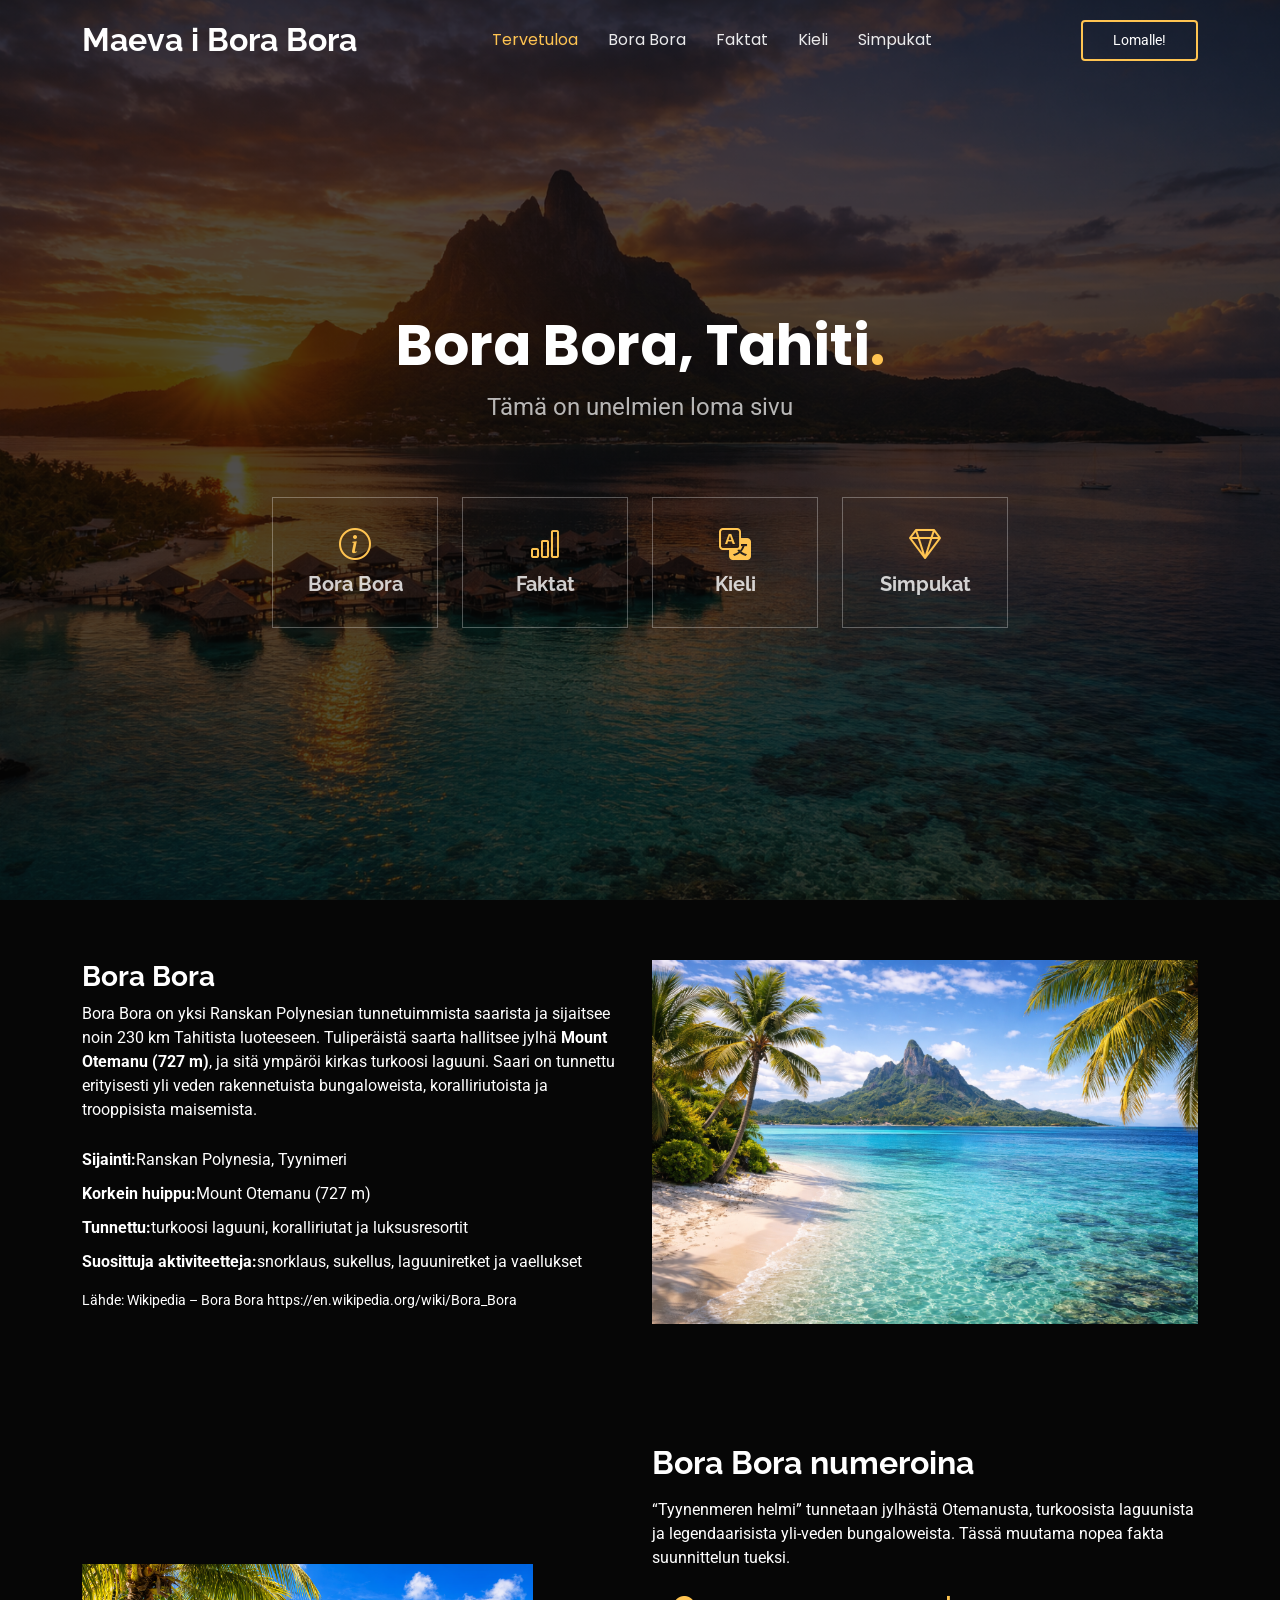
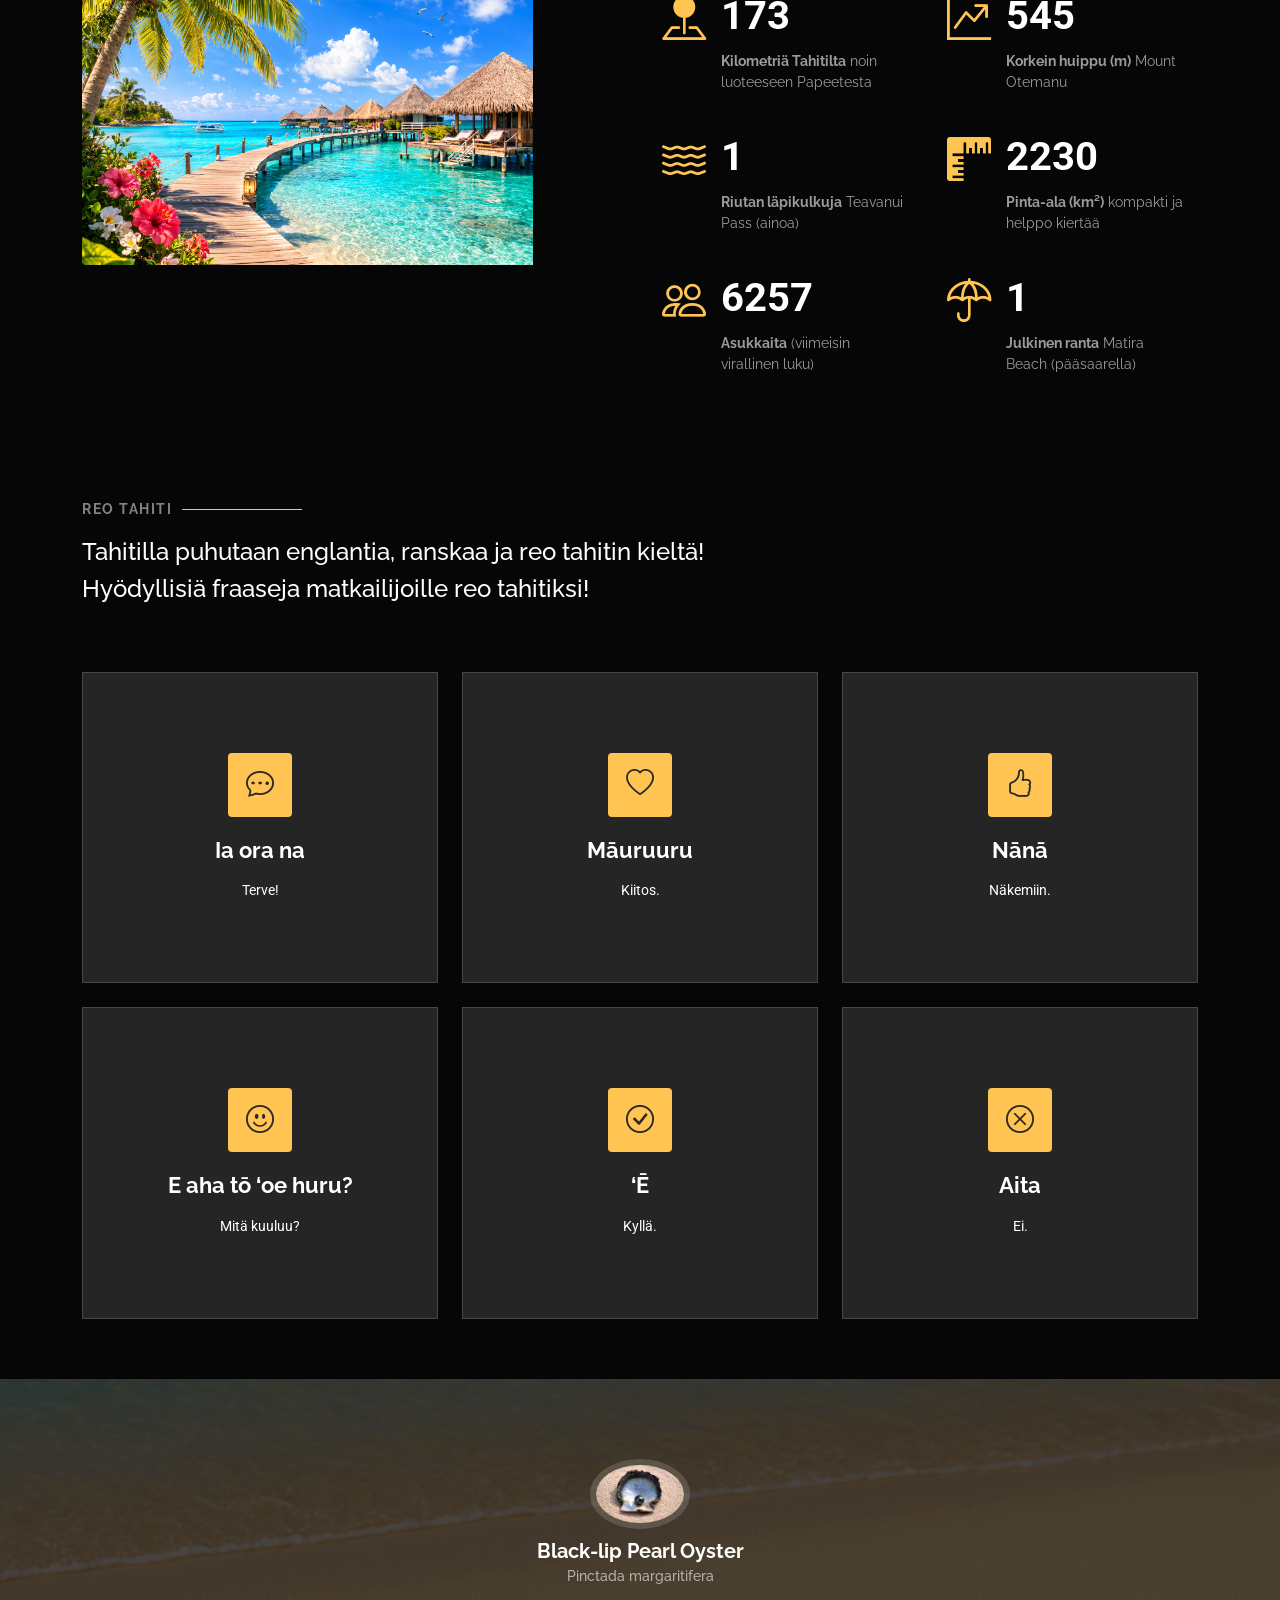
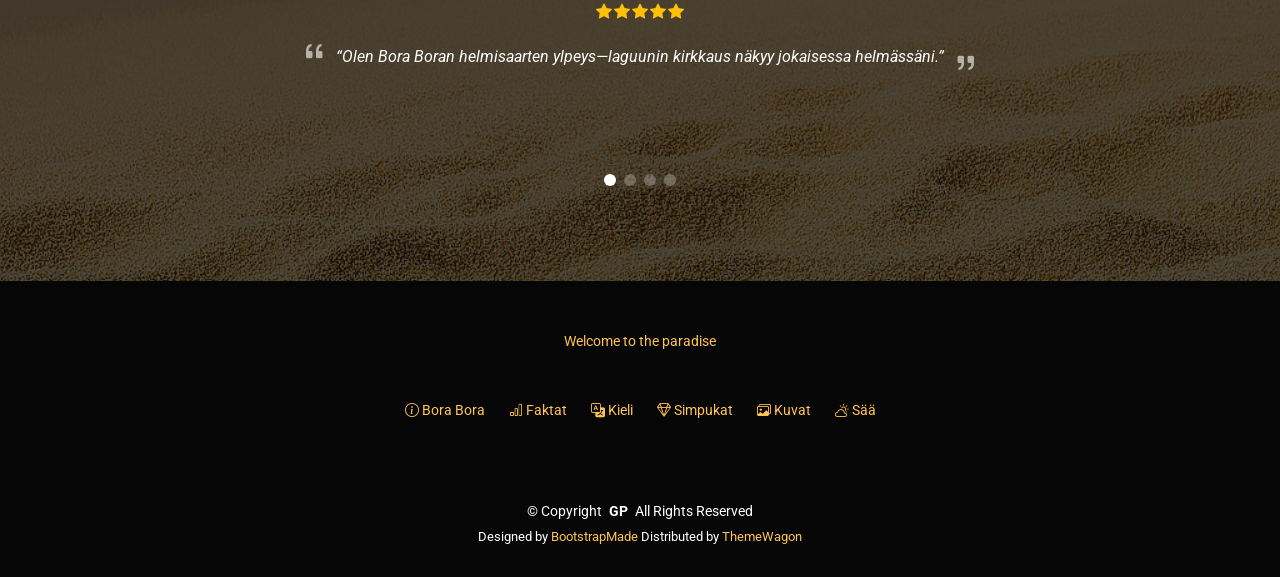
==== index.html @ 6be1d467 "Update index.html" ====
<!DOCTYPE html>
<html lang="en">

<head>
  <!-- Ääkköset ja erikoismerkit -->
  <meta charset="utf-8">

  <!-- Responsiivinen skaalautuminen mobiililaitteilla -->
  <meta content="width=device-width, initial-scale=1.0" name="viewport">

  <!-- Sivun otsikko -->
  <title>My Dream Vacation</title>

  <!-- Sivun kuvaus -->
  <meta name="description" content="">

  <!-- Sivun avainsanat -->
  <meta name="keywords" content="">

  <!-- Sivuston favicon-kuvake selaimen välilehdelle -->
  <link href="assets/img/favicon.png" rel="icon">

  <!-- Apple-laitteiden oma kuvake -->
  <link href="assets/img/apple-touch-icon.png" rel="apple-touch-icon">

  <!-- Esiyhdistetään Google Fonts -palveluun, jotta fontit latautuvat nopeammin -->
  <link href="https://fonts.googleapis.com" rel="preconnect">

  <!-- Esiyhdistetään fonttitiedosto palvelimeen -->
  <link href="https://fonts.gstatic.com" rel="preconnect" crossorigin>

  <!-- Ladataan sivulla käytettävät fontit -->
  <link href="https://fonts.googleapis.com/css2?family=Roboto:ital,wght@0,100;0,300;0,400;0,500;0,700;0,900;1,100;1,300;1,400;1,500;1,700;1,900&family=Poppins:ital,wght@0,100;0,200;0,300;0,400;0,500;0,600;0,700;0,800;0,900;1,100;1,200;1,300;1,400;1,500;1,600;1,700;1,800;1,900&family=Raleway:ital,wght@0,100;0,200;0,300;0,400;0,500;0,600;0,700;0,800;0,900;1,100;1,200;1,300;1,400;1,500;1,600;1,700;1,800;1,900&display=swap" rel="stylesheet">

  <!-- Ladataan Bootstrapin ja muiden kirjastojen tyylit -->
  <link href="assets/vendor/bootstrap/css/bootstrap.min.css" rel="stylesheet">
  <link href="assets/vendor/bootstrap-icons/bootstrap-icons.css" rel="stylesheet">
  <link href="assets/vendor/aos/aos.css" rel="stylesheet">
  <link href="assets/vendor/swiper/swiper-bundle.min.css" rel="stylesheet">
  <link href="assets/vendor/glightbox/css/glightbox.min.css" rel="stylesheet">

  <!-- Ladataan sivun oma päätyyli -->
  <link href="assets/css/main.css" rel="stylesheet">

  <!-- Templaten lähdetiedot ja lisenssitiedot -->
  <!-- =======================================================
  * Template Name: Gp
  * Template URL: https://bootstrapmade.com/gp-free-multipurpose-html-bootstrap-template/
  * Updated: Aug 15 2024 with Bootstrap v5.3.3
  * Author: BootstrapMade.com
  * License: https://bootstrapmade.com/license/
  ======================================================== -->
</head>

<!-- Bodyyn on lisätty sivukohtaiset luokat -->
<body class="index-page bg-secondary">

  <!-- Sivun yläreuna header -->
  <header id="header" class="header d-flex align-items-center fixed-top">
    <div class="container-fluid container-xl position-relative d-flex align-items-center justify-content-between">

      <!-- Sivuston logo tai nimi, joka vie takaisin etusivulle -->
      <a href="index.html" class="logo d-flex align-items-center me-auto me-lg-0">
        <!-- Halutessa tähän voisi lisätä kuvallisen logon -->
        <!-- <img src="assets/img/logo.png" alt=""> -->
        <h1 class="sitename">Maeva i Bora Bora</h1>
      </a>

      <!-- Päänavigaatio sivun eri osioihin -->
      <nav id="navmenu" class="navmenu">
        <ul>
          <li>
            <a href="#hero" class="active">Tervetuloa</a>
          </li>

          <li>
            <a href="#about">Bora Bora</a>
          </li>

          <li>
            <a href="#stats">Faktat</a>
          </li>

          <li>
            <a href="#kieli">Kieli</a>
          </li>

          <li>
            <a href="#testimonials">Simpukat</a>
          </li>
        </ul>

        <!-- Hampurilaisvalikko mobiilinäkymää varten -->
        <i class="mobile-nav-toggle d-xl-none bi bi-list"></i>
      </nav>

      <!-- Nappula, joka vie toiselle sivulle -->
      <a class="btn-getstarted" href="Loma_ja_aktiviteetit.html">Lomalle!</a>
    </div>
  </header>

  <!-- Sivun pääsisältö -->
  <main class="main">

    <!-- Hero-osio eli sivun näyttävä aloitusnäkymä -->
    <section id="hero" class="hero section dark-background">

      <!-- Hero-osion taustakuva -->
      <img src="Kuvat/hero-bg.png" alt="" data-aos="fade-in">

      <div class="container">

        <!-- Hero-osion otsikko ja esittelyteksti -->
        <div class="row justify-content-center text-center" data-aos="fade-up" data-aos-delay="100">
          <div class="col-xl-6 col-lg-8">
            <h2>Bora Bora, Tahiti<span>.</span></h2>
            <p>Tämä on unelmien loma sivu</p>
          </div>
        </div>

        <!-- Hero-osion ikonit toimivat pikavalikkona sivun osioihin -->
        <div class="row gy-4 mt-5 justify-content-center" data-aos="fade-up" data-aos-delay="200">

          <!-- Linkki Bora Bora -esittelyyn -->
          <div class="col-xl-2 col-md-4" data-aos="fade-up" data-aos-delay="300">
            <div class="icon-box">
              <i class="bi bi-info-circle"></i>
              <h3>
                <a href="#about">Bora Bora</a>
              </h3>
            </div>
          </div>

          <!-- Linkki faktat-osioon -->
          <div class="col-xl-2 col-md-4" data-aos="fade-up" data-aos-delay="400">
            <div class="icon-box">
              <i class="bi bi-bar-chart"></i>
              <h3>
                <a href="#stats">Faktat</a>
              </h3>
            </div>
          </div>

          <!-- Linkki kieli-osioon -->
          <div class="col-xl-2 col-md-4" data-aos="fade-up" data-aos-delay="500">
            <div class="icon-box">
              <i class="bi bi-translate"></i>
              <h3>
                <a href="#kieli">Kieli</a>
              </h3>
            </div>
          </div>

          <!-- Linkki simpukat-osioon -->
          <div class="col-xl-2 col-md-4" data-aos="fade-up" data-aos-delay="600">
            <div class="icon-box">
              <i class="bi bi-gem"></i>
              <h3>
                <a href="#testimonials">Simpukat</a>
              </h3>
            </div>
          </div>
        </div>

      </div>
    </section>
    <!-- /Hero Section -->

    <!-- About-osio kertoo perustiedot Bora Borasta -->
    <section id="about" class="about section dark-background">

      <div class="container" data-aos="fade-up" data-aos-delay="100">

        <div class="row gy-4">

          <!-- Oikean puolen kuva -->
          <div class="col-lg-6 order-1 order-lg-2">
            <img src="Kuvat/about.png" class="img-fluid w-100" alt="Bora Boran laguuni ja Mount Otemanu">
          </div>

          <!-- Vasemman puolen tekstisisältö -->
          <div class="col-lg-6 order-2 order-lg-1 content">
            <h3>Bora Bora</h3>

            <p>
              Bora Bora on yksi Ranskan Polynesian tunnetuimmista saarista ja sijaitsee noin
              230&nbsp;km Tahitista luoteeseen. Tuliperäistä saarta hallitsee jylhä
              <strong>Mount Otemanu (727 m)</strong>, ja sitä ympäröi kirkas turkoosi laguuni.
              Saari on tunnettu erityisesti yli veden rakennetuista bungaloweista,
              koralliriutoista ja trooppisista maisemista.
            </p>

            <ul>
              <li><strong>Sijainti:</strong> Ranskan Polynesia, Tyynimeri</li>
              <li><strong>Korkein huippu:</strong> Mount Otemanu (727 m)</li>
              <li><strong>Tunnettu:</strong> turkoosi laguuni, koralliriutat ja luksusresortit</li>
              <li><strong>Suosittuja aktiviteetteja:</strong> snorklaus, sukellus, laguuniretket ja vaellukset</li>
            </ul>

            <p class="small">
              Lähde: Wikipedia – Bora Bora https://en.wikipedia.org/wiki/Bora_Bora
            </p>
          </div>

        </div>
      </div>
    </section>
    <!-- /About Section -->

    <!-- Stats-osiossa esitellään Bora Boraa numeroiden avulla -->
    <section id="stats" class="stats section dark-background">

      <div class="container" data-aos="fade-up" data-aos-delay="100">

        <div class="row gy-4 align-items-center justify-content-between">

          <!-- Stats-osion kuva -->
          <div class="col-lg-5">
            <img src="Kuvat/bora-bora-stats.png" alt="Bora Bora – Mount Otemanu ja turkoosi laguuni" class="img-fluid h-100">
          </div>

          <!-- Stats-osion tekstisisältö ja laskurit -->
          <div class="col-lg-6">

            <h3 class="fw-bold fs-2 mb-3">Bora Bora numeroina</h3>

            <p>
              “Tyynenmeren helmi” tunnetaan jylhästä Otemanusta, turkoosista laguunista ja legendaarisista yli‑veden bungaloweista. Tässä muutama nopea fakta suunnittelun tueksi.
            </p>

            <div class="row gy-4">

              <!-- Etäisyys Tahitista -->
              <div class="col-lg-6">
                <div class="stats-item d-flex">
                  <i class="bi bi-pin-map-fill flex-shrink-0"></i>
                  <div>
                    <span
                      data-purecounter-start="0"
                      data-purecounter-end="230"
                      data-purecounter-duration="1"
                      class="purecounter"></span>
                    <p><strong>Kilometriä Tahitilta</strong> <span>noin luoteeseen Papeetesta</span></p>
                  </div>
                </div>
              </div>

              <!-- Korkein huippu -->
              <div class="col-lg-6">
                <div class="stats-item d-flex">
                  <i class="bi bi-graph-up-arrow flex-shrink-0"></i>
                  <div>
                    <span
                      data-purecounter-start="0"
                      data-purecounter-end="727"
                      data-purecounter-duration="1"
                      class="purecounter"></span>
                    <p><strong>Korkein huippu (m)</strong> <span>Mount Otemanu</span></p>
                  </div>
                </div>
              </div>

              <!-- Riutan läpikulkujen määrä -->
              <div class="col-lg-6">
                <div class="stats-item d-flex">
                  <i class="bi bi-water flex-shrink-0"></i>
                  <div>
                    <span
                      data-purecounter-start="0"
                      data-purecounter-end="1"
                      data-purecounter-duration="1"
                      class="purecounter"></span>
                    <p><strong>Riutan läpikulkuja</strong> <span>Teavanui Pass (ainoa)</span></p>
                  </div>
                </div>
              </div>

              <!-- Pinta-ala -->
              <div class="col-lg-6">
                <div class="stats-item d-flex">
                  <i class="bi bi-rulers flex-shrink-0"></i>
                  <div>
                    <span
                      data-purecounter-start="0"
                      data-purecounter-end="30.55"
                      data-purecounter-decimals="2"
                      data-purecounter-duration="1"
                      class="purecounter"></span>
                    <p><strong>Pinta-ala (km²)</strong> <span>kompakti ja helppo kiertää</span></p>
                  </div>
                </div>
              </div>

              <!-- Väkiluku -->
              <div class="col-lg-6">
                <div class="stats-item d-flex">
                  <i class="bi bi-people flex-shrink-0"></i>
                  <div>
                    <span
                      data-purecounter-start="0"
                      data-purecounter-end="10605"
                      data-purecounter-duration="1"
                      class="purecounter"></span>
                    <p><strong>Asukkaita</strong> <span>(viimeisin virallinen luku)</span></p>
                  </div>
                </div>
              </div>

              <!-- Julkinen ranta -->
              <div class="col-lg-6">
                <div class="stats-item d-flex">
                  <i class="bi bi-umbrella flex-shrink-0"></i>
                  <div>
                    <span
                      data-purecounter-start="0"
                      data-purecounter-end="1"
                      data-purecounter-duration="1"
                      class="purecounter"></span>
                    <p><strong>Julkinen ranta</strong> <span>Matira Beach (pääsaarella)</span></p>
                  </div>
                </div>
              </div>

            </div>
          </div>

        </div>
      </div>
    </section>
    <!-- /Stats Section -->

    <!-- Kieli-osiossa esitellään hyödyllisiä reo tahitin fraaseja -->
    <section id="kieli" class="services section dark-background">

      <!-- Osion otsikko -->
      <div class="container section-title" data-aos="fade-up">
        <h2><strong>Reo Tahiti</strong></h2>
        <br>
        <h4>Tahitilla puhutaan englantia, ranskaa ja reo tahitin kieltä!</h4>
        <h4>Hyödyllisiä fraaseja matkailijoille reo tahitiksi!</h4>
      </div>

      <div class="container">

        <div class="row gy-4">

          <!-- Tervehdys -->
          <div class="col-lg-4 col-md-6" data-aos="fade-up" data-aos-delay="100">
            <div class="service-item position-relative">
              <div class="icon">
                <i class="bi bi-chat-dots"></i>
              </div>
              <h3>Ia ora na</h3>
              <p>Terve!</p>
            </div>
          </div>

          <!-- Kiitoksen ilmaus -->
          <div class="col-lg-4 col-md-6" data-aos="fade-up" data-aos-delay="200">
            <div class="service-item position-relative">
              <div class="icon">
                <i class="bi bi-heart"></i>
              </div>
              <h3>Māuruuru</h3>
              <p>Kiitos.</p>
            </div>
          </div>

          <!-- Hyvästely -->
          <div class="col-lg-4 col-md-6" data-aos="fade-up" data-aos-delay="300">
            <div class="service-item position-relative">
              <div class="icon">
                <i class="bi bi-hand-thumbs-up"></i>
              </div>
              <h3>Nānā</h3>
              <p>Näkemiin.</p>
            </div>
          </div>

          <!-- Kysymys kuulumisista -->
          <div class="col-lg-4 col-md-6" data-aos="fade-up" data-aos-delay="400">
            <div class="service-item position-relative">
              <div class="icon">
                <i class="bi bi-emoji-smile"></i>
              </div>
              <h3>E aha tō ‘oe huru?</h3>
              <p>Mitä kuuluu?</p>
            </div>
          </div>

          <!-- Myöntävä vastaus -->
          <div class="col-lg-4 col-md-6" data-aos="fade-up" data-aos-delay="500">
            <div class="service-item position-relative">
              <div class="icon">
                <i class="bi bi-check-circle"></i>
              </div>
              <h3>‘Ē</h3>
              <p>Kyllä.</p>
            </div>
          </div>

          <!-- Kieltävä vastaus -->
          <div class="col-lg-4 col-md-6" data-aos="fade-up" data-aos-delay="600">
            <div class="service-item position-relative">
              <div class="icon">
                <i class="bi bi-x-circle"></i>
              </div>
              <h3>Aita</h3>
              <p>Ei.</p>
            </div>
          </div>

        </div>
      </div>
    </section>
    <!-- /Kieli Section -->

    <!-- Testimonials-osio toimii simpukkakarusellina -->
    <section id="testimonials" class="testimonials section dark-background">

      <!-- Taustakuva testimonials-osiolle -->
      <img src="Kuvat/testimonials-bg.png" class="testimonials-bg" alt="hiekkaranta">

      <div class="container" data-aos="fade-up" data-aos-delay="100">

        <!-- Swiper-karuselli -->
        <div class="swiper init-swiper">

          <!-- Swiperin asetukset JSON-muodossa -->
          <script type="application/json" class="swiper-config">
            {
              "loop": true,
              "speed": 600,
              "autoplay": { "delay": 5000 },
              "slidesPerView": "auto",
              "pagination": { "el": ".swiper-pagination", "type": "bullets", "clickable": true }
            }
          </script>

          <div class="swiper-wrapper">

            <!-- Black-lip pearl oyster -->
            <div class="swiper-slide">
              <div class="testimonial-item">
                <img src="Kuvat/shell-pearl-oyster.png" class="testimonial-img" alt="Black-lip pearl oyster (Pinctada margaritifera)">
                <h3>Black‑lip Pearl Oyster</h3>
                <h4>Pinctada margaritifera</h4>
                <div class="stars">
                  <i class="bi bi-star-fill"></i><i class="bi bi-star-fill"></i><i class="bi bi-star-fill"></i><i class="bi bi-star-fill"></i><i class="bi bi-star-fill"></i>
                </div>
                <p>
                  <i class="bi bi-quote quote-icon-left"></i>
                  <span>
                    “Olen Bora Boran helmisaarten ylpeys—laguunin kirkkaus näkyy jokaisessa helmässäni.”
                  </span>
                  <i class="bi bi-quote quote-icon-right"></i>
                </p>
              </div>
            </div>

            <!-- Maxima-jättiläissimpukka -->
            <div class="swiper-slide">
              <div class="testimonial-item">
                <img src="Kuvat/shell-maxima.png" class="testimonial-img" alt="Small giant clam (Tridacna maxima)">
                <h3>Maxima‑jättiläissimpukka</h3>
                <h4>Tridacna maxima</h4>
                <div class="stars">
                  <i class="bi bi-star-fill"></i><i class="bi bi-star-fill"></i><i class="bi bi-star-fill"></i><i class="bi bi-star-fill"></i><i class="bi bi-star-fill"></i>
                </div>
                <p>
                  <i class="bi bi-quote quote-icon-left"></i>
                  <span>
                    “Kylven auringossa ja leväkumppanini hoitaa energiat—siksi hehkun turkoosissa laguunissa.”
                  </span>
                  <i class="bi bi-quote quote-icon-right"></i>
                </p>
              </div>
            </div>

            <!-- Tiger cowrie -->
            <div class="swiper-slide">
              <div class="testimonial-item">
                <img src="Kuvat/shell-tiger.png" class="testimonial-img" alt="Tiger cowrie (Cypraea tigris)">
                <h3>Tiger Cowrie</h3>
                <h4>Cypraea tigris</h4>
                <div class="stars">
                  <i class="bi bi-star-fill"></i><i class="bi bi-star-fill"></i><i class="bi bi-star-fill"></i><i class="bi bi-star-fill"></i><i class="bi bi-star-fill"></i>
                </div>
                <p>
                  <i class="bi bi-quote quote-icon-left"></i>
                  <span>
                    “Kiiltävä kuin posliini—päivisin piilossa bommien lomassa, öisin ulkona muotinäytöksessä.”
                  </span>
                  <i class="bi bi-quote quote-icon-right"></i>
                </p>
              </div>
            </div>

            <!-- Textile cone -->
            <div class="swiper-slide">
              <div class="testimonial-item">
                <img src="Kuvat/shell-textile.png" class="testimonial-img" alt="Textile cone (Conus textile)">
                <h3>Textile Cone</h3>
                <h4>Conus textile</h4>
                <div class="stars">
                  <i class="bi bi-star-fill"></i><i class="bi bi-star-fill"></i><i class="bi bi-star-fill"></i><i class="bi bi-star-fill"></i><i class="bi bi-star-fill"></i>
                </div>
                <p>
                  <i class="bi bi-quote quote-icon-left"></i>
                  <span>
                    “Kaunis kuviointi—mutta muistathan: minä olen myrkkyneula. Ihaile, älä koske.”
                  </span>
                  <i class="bi bi-quote quote-icon-right"></i>
                </p>
              </div>
            </div>

          </div>

          <!-- Karusellin sivutus -->
          <div class="swiper-pagination"></div>
        </div>

      </div>
    </section>
    <!-- /Testimonials simpukka Section loppu -->

  </main>

  <!-- Sivun alatunniste -->
  <footer id="footer" class="footer dark-background">
    <div class="footer-top">
      <div class="container text-center">
        <a href="index.html" class="logo d-flex align-items-center justify-content-center">
          <span class="sitename">Welcome to the paradise</span>
        </a>

        <!-- Footerin pikavalinnat tärkeimpiin osioihin -->
        <div class="footer-icons d-flex justify-content-center gap-4 flex-wrap mt-5">
          <a href="index.html#about" class="footer-icon">
            <i class="bi bi-info-circle"></i>
            <span>Bora Bora</span>
          </a>

          <a href="index.html#stats" class="footer-icon">
            <i class="bi bi-bar-chart"></i>
            <span>Faktat</span>
          </a>

          <a href="index.html#kieli" class="footer-icon">
            <i class="bi bi-translate"></i>
            <span>Kieli</span>
          </a>

          <a href="index.html#testimonials" class="footer-icon">
            <i class="bi bi-gem"></i>
            <span>Simpukat</span>
          </a>

          <a href="Loma_ja_aktiviteetit.html#portfolio" class="footer-icon">
            <i class="bi bi-images"></i>
            <span>Kuvat</span>
          </a>

          <a href="Loma_ja_aktiviteetit.html#sää" class="footer-icon">
            <i class="bi bi-cloud-sun"></i>
            <span>Sää</span>
          </a>
        </div>
      </div>
    </div>

    <!-- Tekijänoikeus ja templaten kreditit -->
    <div class="copyright">
      <div class="container text-center">
        <p>© <span>Copyright</span> <strong class="px-1 sitename">GP</strong> <span>All Rights Reserved</span></p>
        <div class="credits">
          Designed by <a href="https://bootstrapmade.com/">BootstrapMade</a> Distributed by <a href="https://themewagon.com">ThemeWagon</a>
        </div>
      </div>
    </div>
  </footer>

  <!-- Painike, jolla käyttäjä voi palata sivun yläosaan -->
  <a href="#" id="scroll-top" class="scroll-top d-flex align-items-center justify-content-center">
    <i class="bi bi-arrow-up-short"></i>
  </a>

  <!-- Sivun preloader-animaatio -->
  <div id="preloader"></div>

  <!-- Ladataan Bootstrapin ja muiden lisäkirjastojen JavaScript-tiedostot -->
  <script src="assets/vendor/bootstrap/js/bootstrap.bundle.min.js"></script>
  <script src="assets/vendor/php-email-form/validate.js"></script>
  <script src="assets/vendor/aos/aos.js"></script>
  <script src="assets/vendor/swiper/swiper-bundle.min.js"></script>
  <script src="assets/vendor/glightbox/js/glightbox.min.js"></script>
  <script src="assets/vendor/imagesloaded/imagesloaded.pkgd.min.js"></script>
  <script src="assets/vendor/isotope-layout/isotope.pkgd.min.js"></script>
  <script src="assets/vendor/purecounter/purecounter_vanilla.js"></script>

  <!-- Ladataan sivun oma JavaScript-tiedosto -->
  <script src="assets/js/main.js"></script>

</body>

</html>
---- assets/css/main.css ----
/**
* Template Name: Gp
* Template URL: https://bootstrapmade.com/gp-free-multipurpose-html-bootstrap-template/
* Updated: Aug 15 2024 with Bootstrap v5.3.3
* Author: BootstrapMade.com
* License: https://bootstrapmade.com/license/
*/

/*--------------------------------------------------------------
# Font & Color Variables
# Help: https://bootstrapmade.com/color-system/
--------------------------------------------------------------*/
/* Fonts */
:root {
  --default-font: "Roboto",  system-ui, -apple-system, "Segoe UI", Roboto, "Helvetica Neue", Arial, "Noto Sans", "Liberation Sans", sans-serif, "Apple Color Emoji", "Segoe UI Emoji", "Segoe UI Symbol", "Noto Color Emoji";
  --heading-font: "Raleway",  sans-serif;
  --nav-font: "Poppins",  sans-serif;
}

/* Global Colors - The following color variables are used throughout the website. Updating them here will change the color scheme of the entire website */
:root { 
  --background-color: #ffffff; /* Background color for the entire website, including individual sections */
  --default-color: #444444; /* Default color used for the majority of the text content across the entire website */
  --heading-color: #151515; /* Color for headings, subheadings and title throughout the website */
  --accent-color: #ffc451; /* Accent color that represents your brand on the website. It's used for buttons, links, and other elements that need to stand out */
  --surface-color: #ffffff; /* The surface color is used as a background of boxed elements within sections, such as cards, icon boxes, or other elements that require a visual separation from the global background. */
  --contrast-color: #312f2f; /* Contrast color for text, ensuring readability against backgrounds of accent, heading, or default colors. */
}

/* Nav Menu Colors - The following color variables are used specifically for the navigation menu. They are separate from the global colors to allow for more customization options */
:root {
  --nav-color: rgba(255, 255, 255, 0.905);  /* The default color of the main navmenu links */
  --nav-hover-color: #ffc451; /* Applied to main navmenu links when they are hovered over or active */
  --nav-mobile-background-color: #ffffff; /* Used as the background color for mobile navigation menu */
  --nav-dropdown-background-color: #ffffff; /* Used as the background color for dropdown items that appear when hovering over primary navigation items */
  --nav-dropdown-color: #212529; /* Used for navigation links of the dropdown items in the navigation menu. */
  --nav-dropdown-hover-color: #ffc451; /* Similar to --nav-hover-color, this color is applied to dropdown navigation links when they are hovered over. */
}

/* Color Presets - These classes override global colors when applied to any section or element, providing reuse of the sam color scheme. */

.light-background {
  --background-color: #f9f9f9;
  --surface-color: #ffffff;
}

.dark-background {
  --background-color: #060606;
  --default-color: #ffffff;
  --heading-color: #ffffff;
  --surface-color: #252525;
  --contrast-color: #2a2727;
}

/* Smooth scroll */
:root {
  scroll-behavior: smooth;
}

/*--------------------------------------------------------------
# General Styling & Shared Classes
--------------------------------------------------------------*/
body {
  color: var(--default-color);
  background-color: var(--background-color);
  font-family: var(--default-font);
}

a {
  color: var(--accent-color);
  text-decoration: none;
  transition: 0.3s;
}

a:hover {
  color: color-mix(in srgb, var(--accent-color), transparent 25%);
  text-decoration: none;
}

h1,
h2,
h3,
h4,
h5,
h6 {
  color: var(--heading-color);
  font-family: var(--heading-font);
}

/* PHP Email Form Messages
------------------------------*/
.php-email-form .error-message {
  display: none;
  background: #df1529;
  color: #ffffff;
  text-align: left;
  padding: 15px;
  margin-bottom: 24px;
  font-weight: 600;
}

.php-email-form .sent-message {
  display: none;
  color: #ffffff;
  background: #059652;
  text-align: center;
  padding: 15px;
  margin-bottom: 24px;
  font-weight: 600;
}

.php-email-form .loading {
  display: none;
  background: var(--surface-color);
  text-align: center;
  padding: 15px;
  margin-bottom: 24px;
}

.php-email-form .loading:before {
  content: "";
  display: inline-block;
  border-radius: 50%;
  width: 24px;
  height: 24px;
  margin: 0 10px -6px 0;
  border: 3px solid var(--accent-color);
  border-top-color: var(--surface-color);
  animation: php-email-form-loading 1s linear infinite;
}

@keyframes php-email-form-loading {
  0% {
    transform: rotate(0deg);
  }

  100% {
    transform: rotate(360deg);
  }
}

/*--------------------------------------------------------------
# Global Header
--------------------------------------------------------------*/
.header {
  --background-color: rgba(0, 0, 0, 0.8);
  --heading-color: #ffffff;
  --contrast-color: #ffffff;
  color: var(--default-color);
  background-color: var(--background-color);
  padding: 10px 0;
  transition: all 0.5s;
  z-index: 997;
}

.header .logo {
  line-height: 1;
}

.header .logo img {
  max-height: 36px;
  margin-right: 8px;
}

.header .logo h1 {
  font-size: 32px;
  margin: 0;
  font-weight: 700;
  color: var(--heading-color);
}

.header .logo span {
  color: var(--accent-color);
  font-size: 32px;
}

.header .btn-getstarted,
.header .btn-getstarted:focus {
  color: var(--contrast-color);
  font-size: 14px;
  padding: 8px 30px;
  margin: 0 0 0 30px;
  border-radius: 4px;
  transition: 0.3s;
  border: 2px solid var(--accent-color);
}

.header .btn-getstarted:hover,
.header .btn-getstarted:focus:hover {
  color: var(--default-color);
  background: var(--accent-color);
}

@media (max-width: 1200px) {
  .header .logo {
    order: 1;
  }

  .header .btn-getstarted {
    order: 2;
    margin: 0 15px 0 0;
    padding: 6px 15px;
  }

  .header .navmenu {
    order: 3;
  }
}

.scrolled .header {
  box-shadow: 0px 0 18px rgba(0, 0, 0, 0.1);
}

/* Index Page Header
------------------------------*/
.index-page .header {
  --background-color: rgba(0, 0, 0, 0);
}

/* Index Page Header on Scroll
------------------------------*/
.index-page.scrolled .header {
  --background-color: rgba(0, 0, 0, 0.8);
}

/*--------------------------------------------------------------
# Navigation Menu
--------------------------------------------------------------*/
/* Navmenu - Desktop */
@media (min-width: 1200px) {
  .navmenu {
    padding: 0;
  }

  .navmenu ul {
    margin: 0;
    padding: 0;
    display: flex;
    list-style: none;
    align-items: center;
  }

  .navmenu li {
    position: relative;
  }

  .navmenu a,
  .navmenu a:focus {
    color: var(--nav-color);
    padding: 18px 15px;
    font-size: 16px;
    font-family: var(--nav-font);
    font-weight: 400;
    display: flex;
    align-items: center;
    justify-content: space-between;
    white-space: nowrap;
    transition: 0.3s;
  }

  .navmenu a i,
  .navmenu a:focus i {
    font-size: 12px;
    line-height: 0;
    margin-left: 5px;
    transition: 0.3s;
  }

  .navmenu li:last-child a {
    padding-right: 0;
  }

  .navmenu li:hover>a,
  .navmenu .active,
  .navmenu .active:focus {
    color: var(--nav-hover-color);
  }

  .navmenu .dropdown ul {
    margin: 0;
    padding: 10px 0;
    background: var(--nav-dropdown-background-color);
    display: block;
    position: absolute;
    visibility: hidden;
    left: 14px;
    top: 130%;
    opacity: 0;
    transition: 0.3s;
    border-radius: 0;
    z-index: 99;
    box-shadow: 0px 0px 30px rgba(0, 0, 0, 0.1);
  }

  .navmenu .dropdown ul li {
    min-width: 200px;
  }

  .navmenu .dropdown ul a {
    padding: 10px 20px;
    font-size: 15px;
    text-transform: none;
    color: var(--nav-dropdown-color);
  }

  .navmenu .dropdown ul a i {
    font-size: 12px;
  }

  .navmenu .dropdown ul a:hover,
  .navmenu .dropdown ul .active:hover,
  .navmenu .dropdown ul li:hover>a {
    background-color: var(--nav-dropdown-hover-color);
  }

  .navmenu .dropdown:hover>ul {
    opacity: 1;
    top: 100%;
    visibility: visible;
  }

  .navmenu .dropdown .dropdown ul {
    top: 0;
    left: -90%;
    visibility: hidden;
  }

  .navmenu .dropdown .dropdown:hover>ul {
    opacity: 1;
    top: 0;
    left: -100%;
    visibility: visible;
  }
}

/* Navmenu - Mobile */
@media (max-width: 1199px) {
  .mobile-nav-toggle {
    color: var(--nav-color);
    font-size: 28px;
    line-height: 0;
    margin-right: 10px;
    cursor: pointer;
    transition: color 0.3s;
  }

  .navmenu {
    padding: 0;
    z-index: 9997;
  }

  .navmenu ul {
    display: none;
    list-style: none;
    position: absolute;
    inset: 60px 20px 20px 20px;
    padding: 10px 0;
    margin: 0;
    border-radius: 6px;
    background-color: var(--nav-mobile-background-color);
    overflow-y: auto;
    transition: 0.3s;
    z-index: 9998;
    box-shadow: 0px 0px 30px rgba(0, 0, 0, 0.1);
  }

  .navmenu a,
  .navmenu a:focus {
    color: var(--nav-dropdown-color);
    padding: 10px 20px;
    font-family: var(--nav-font);
    font-size: 17px;
    font-weight: 500;
    display: flex;
    align-items: center;
    justify-content: space-between;
    white-space: nowrap;
    transition: 0.3s;
  }

  .navmenu a i,
  .navmenu a:focus i {
    font-size: 12px;
    line-height: 0;
    margin-left: 5px;
    width: 30px;
    height: 30px;
    display: flex;
    align-items: center;
    justify-content: center;
    border-radius: 50%;
    transition: 0.3s;
    background-color: color-mix(in srgb, var(--accent-color), white 90%);
  }

  .navmenu a i:hover,
  .navmenu a:focus i:hover {
    background-color: color-mix(in srgb, var(--accent-color), white 90%);
  }

  .navmenu a:hover,
  .navmenu .active,
  .navmenu .active:focus {
    background-color: var(--nav-dropdown-hover-color);
  }

  .navmenu .active i,
  .navmenu .active:focus i {
    transform: rotate(180deg);
  }

  .navmenu .dropdown ul {
    position: static;
    display: none;
    z-index: 99;
    padding: 10px 0;
    margin: 10px 20px;
    background-color: var(--nav-dropdown-background-color);
    border: 1px solid color-mix(in srgb, var(--default-color), transparent 90%);
    box-shadow: none;
    transition: all 0.5s ease-in-out;
  }

  .navmenu .dropdown ul ul {
    background-color: rgba(33, 37, 41, 0.1);
  }

  .navmenu .dropdown>.dropdown-active {
    display: block;
    background-color: rgba(33, 37, 41, 0.03);
  }

  .mobile-nav-active {
    overflow: hidden;
  }

  .mobile-nav-active .mobile-nav-toggle {
    color: #fff;
    position: absolute;
    font-size: 32px;
    top: 15px;
    right: 15px;
    margin-right: 0;
    z-index: 9999;
  }

  .mobile-nav-active .navmenu {
    position: fixed;
    overflow: hidden;
    inset: 0;
    background: rgba(33, 37, 41, 0.8);
    transition: 0.3s;
  }

  .mobile-nav-active .navmenu>ul {
    display: block;
  }
}

/*--------------------------------------------------------------
# Global Footer
--------------------------------------------------------------*/
.footer {
  color: var(--default-color);
  background-color: var(--background-color);
  font-size: 14px;
  position: relative;
}

.footer .footer-top {
  padding: 50px 0;
  background-color: color-mix(in srgb, var(--footer-background-color) 90%, white 10%);
}

.footer .footer-about .logo {
  line-height: 1;
  margin-bottom: 10px;
}

.footer .footer-about .logo img {
  max-height: 40px;
  margin-right: 6px;
}

.footer .footer-about .logo span {
  font-size: 26px;
  font-weight: 700;
  letter-spacing: 1px;
  font-family: var(--heading-font);
  color: var(--heading-color);
}

.footer .footer-about p {
  font-size: 14px;
  font-family: var(--heading-font);
}

.footer .social-links a {
  color: color-mix(in srgb, var(--default-color), transparent 30%);
  background-color: color-mix(in srgb, var(--default-color) 5%, white 10%);
  display: flex;
  align-items: center;
  justify-content: center;
  width: 40px;
  height: 40px;
  border-radius: 4px;
  font-size: 16px;
  margin-right: 10px;
  transition: 0.3s;
}

.footer .social-links a:hover {
  color: var(--contrast-color);
  background-color: var(--accent-color);
}

.footer h4 {
  font-size: 16px;
  font-weight: bold;
  position: relative;
  padding-bottom: 12px;
}

.footer .footer-links {
  margin-bottom: 30px;
}

.footer .footer-links ul {
  list-style: none;
  padding: 0;
  margin: 0;
}

.footer .footer-links ul i {
  margin-right: 4px;
  font-size: 12px;
  line-height: 0;
  color: var(--accent-color);
}

.footer .footer-links ul li {
  padding: 10px 0;
  display: flex;
  align-items: center;
}

.footer .footer-links ul li:first-child {
  padding-top: 0;
}

.footer .footer-links ul a {
  color: color-mix(in srgb, var(--default-color), transparent 30%);
  display: inline-block;
  line-height: 1;
}

.footer .footer-links ul a:hover {
  color: var(--accent-color);
}

.footer .footer-contact p {
  margin-bottom: 5px;
}

.footer .footer-newsletter .newsletter-form {
  margin-top: 30px;
  margin-bottom: 15px;
  padding: 6px 8px;
  position: relative;
  border-radius: 4px;
  border: 1px solid color-mix(in srgb, var(--default-color), transparent 80%);
  display: flex;
  background-color: color-mix(in srgb, var(--footer-background-color) 90%, white 15%);
  transition: 0.3s;
}

.footer .footer-newsletter .newsletter-form:focus-within {
  border-color: var(--accent-color);
}

.footer .footer-newsletter .newsletter-form input[type=email] {
  border: 0;
  padding: 4px;
  width: 100%;
  background-color: color-mix(in srgb, var(--footer-background-color) 90%, white 15%);
  color: var(--default-color);
}

.footer .footer-newsletter .newsletter-form input[type=email]:focus-visible {
  outline: none;
}

.footer .footer-newsletter .newsletter-form input[type=submit] {
  border: 0;
  font-size: 16px;
  padding: 0 20px;
  margin: -7px -8px -7px 0;
  background: var(--accent-color);
  color: var(--contrast-color);
  transition: 0.3s;
  border-radius: 0 4px 4px 0;
}

.footer .footer-newsletter .newsletter-form input[type=submit]:hover {
  background: color-mix(in srgb, var(--accent-color), transparent 20%);
}

.footer .copyright {
  padding: 30px 0;
}

.footer .copyright p {
  margin-bottom: 0;
}

.footer .credits {
  margin-top: 5px;
  font-size: 13px;
}

/*--------------------------------------------------------------
# Preloader
--------------------------------------------------------------*/
#preloader {
  position: fixed;
  inset: 0;
  z-index: 999999;
  overflow: hidden;
  background: #000;
  transition: all 0.6s ease-out;
}

#preloader:before {
  content: "";
  position: fixed;
  top: calc(50% - 30px);
  left: calc(50% - 30px);
  border: 6px solid #ffffff;
  border-color: var(--accent-color) transparent var(--accent-color) transparent;
  border-radius: 50%;
  width: 60px;
  height: 60px;
  animation: animate-preloader 1.5s linear infinite;
}

@keyframes animate-preloader {
  0% {
    transform: rotate(0deg);
  }

  100% {
    transform: rotate(360deg);
  }
}

/*--------------------------------------------------------------
# Scroll Top Button
--------------------------------------------------------------*/
.scroll-top {
  position: fixed;
  visibility: hidden;
  opacity: 0;
  right: 15px;
  bottom: 15px;
  z-index: 99999;
  background-color: var(--accent-color);
  width: 40px;
  height: 40px;
  border-radius: 4px;
  transition: all 0.4s;
}

.scroll-top i {
  font-size: 24px;
  color: var(--contrast-color);
  line-height: 0;
}

.scroll-top:hover {
  background-color: color-mix(in srgb, var(--accent-color), transparent 20%);
  color: var(--contrast-color);
}

.scroll-top.active {
  visibility: visible;
  opacity: 1;
}

/*--------------------------------------------------------------
# Disable aos animation delay on mobile devices
--------------------------------------------------------------*/
@media screen and (max-width: 768px) {
  [data-aos-delay] {
    transition-delay: 0 !important;
  }
}

/*--------------------------------------------------------------
# Global Page Titles & Breadcrumbs
--------------------------------------------------------------*/
.page-title {
  color: var(--default-color);
  background-color: var(--background-color);
  position: relative;
}

.page-title .heading {
  padding: 80px 0;
  border-top: 1px solid color-mix(in srgb, var(--default-color), transparent 90%);
}

.page-title .heading h1 {
  font-size: 38px;
  font-weight: 700;
}

.page-title nav {
  background-color: color-mix(in srgb, var(--default-color), transparent 95%);
  padding: 20px 0;
}

.page-title nav ol {
  display: flex;
  flex-wrap: wrap;
  list-style: none;
  margin: 0;
  padding: 0;
  font-size: 16px;
  font-weight: 400;
}

.page-title nav ol li+li {
  padding-left: 10px;
}

.page-title nav ol li+li::before {
  content: "/";
  display: inline-block;
  padding-right: 10px;
  color: color-mix(in srgb, var(--default-color), transparent 70%);
}

/*--------------------------------------------------------------
# Global Sections
--------------------------------------------------------------*/
section,
.section {
  color: var(--default-color);
  background-color: var(--background-color);
  padding: 60px 0;
  scroll-margin-top: 80px;
  overflow: clip;
}

@media (max-width: 1199px) {

  section,
  .section {
    scroll-margin-top: 58px;
  }
}

/*--------------------------------------------------------------
# Global Section Titles
--------------------------------------------------------------*/
.section-title {
  padding-bottom: 60px;
  position: relative;
}

.section-title h2 {
  font-size: 14px;
  font-weight: 500;
  padding: 0;
  line-height: 1px;
  margin: 0;
  letter-spacing: 1.5px;
  text-transform: uppercase;
  color: color-mix(in srgb, var(--default-color), transparent 50%);
  position: relative;
}

.section-title h2::after {
  content: "";
  width: 120px;
  height: 1px;
  display: inline-block;
  background: var(--accent-color);
  margin: 4px 10px;
}

.section-title p {
  color: var(--heading-color);
  margin: 0;
  font-size: 36px;
  font-weight: 700;
  text-transform: uppercase;
}

/*--------------------------------------------------------------
# Hero Section
--------------------------------------------------------------*/
.hero {
  width: 100%;
  min-height: 100vh;
  position: relative;
  padding: 120px 0 80px 0;
  display: flex;
  align-items: center;
  justify-content: center;
}

.hero img {
  position: absolute;
  inset: 0;
  display: block;
  width: 100%;
  height: 100%;
  object-fit: cover;
  z-index: 1;
}

.hero:before {
  content: "";
  background: color-mix(in srgb, var(--background-color), transparent 30%);
  position: absolute;
  inset: 0;
  z-index: 2;
}

.hero .container {
  position: relative;
  z-index: 3;
}

.hero h2 {
  margin: 0;
  font-size: 56px;
  font-weight: 700;
  font-family: var(--nav-font);
}

.hero h2 span {
  color: var(--accent-color);
}

.hero p {
  margin: 10px 0 0 0;
  font-size: 24px;
  color: color-mix(in srgb, var(--default-color), transparent 30%);
}

.hero .icon-box {
  padding: 30px 20px;
  transition: ease-in-out 0.3s;
  border: 1px solid color-mix(in srgb, var(--default-color), transparent 70%);
  height: 100%;
  text-align: center;
  display: flex;
  flex-direction: column;
  align-items: center;
  justify-content: center;
}

.hero .icon-box i {
  font-size: 32px;
  line-height: 1;
  color: var(--accent-color);
}

.hero .icon-box h3 {
  font-weight: 700;
  margin: 10px 0 0 0;
  padding: 0;
  line-height: 1;
  font-size: 20px;
  line-height: 26px;
}

.hero .icon-box h3 a {
  color: color-mix(in srgb, var(--default-color), transparent 20%);
  transition: ease-in-out 0.3s;
}

.hero .icon-box:hover {
  border-color: var(--accent-color);
}

.hero .icon-box:hover h3 a {
  color: var(--accent-color);
}

@media (max-width: 768px) {
  .hero h2 {
    font-size: 32px;
  }

  .hero p {
    font-size: 18px;
  }
}

/*--------------------------------------------------------------
# About Section
--------------------------------------------------------------*/
.about .content h3 {
  font-size: 1.75rem;
  font-weight: 700;
}

.about .content .fst-italic {
  color: color-mix(in srgb, var(--default-color), var(--contrast-color) 50%);
}

.about .content ul {
  list-style: none;
  padding: 0;
}

.about .content ul li {
  padding: 10px 0 0 0;
  display: flex;
}

.about .content ul i {
  color: var(--accent-color);
  margin-right: 0.5rem;
  line-height: 1.2;
  font-size: 1.25rem;
}

.about .content p:last-child {
  margin-bottom: 0;
}

/*--------------------------------------------------------------
# Clients Section
--------------------------------------------------------------*/
.clients .swiper-slide img {
  opacity: 0.5;
  transition: 0.3s;
  filter: grayscale(100);
}

.clients .swiper-slide img:hover {
  filter: none;
  opacity: 1;
}

.clients .swiper-wrapper {
  height: auto;
}

.clients .swiper-pagination {
  margin-top: 20px;
  position: relative;
}

.clients .swiper-pagination .swiper-pagination-bullet {
  width: 12px;
  height: 12px;
  opacity: 1;
  background-color: color-mix(in srgb, var(--default-color), transparent 80%);
}

.clients .swiper-pagination .swiper-pagination-bullet-active {
  background-color: var(--accent-color);
}

/*--------------------------------------------------------------
# Features Section
--------------------------------------------------------------*/
.features .features-image {
  position: relative;
  min-height: 400px;
}

.features .features-image img {
  position: absolute;
  inset: 0;
  display: block;
  width: 100%;
  height: 100%;
  object-fit: cover;
  z-index: 1;
}

.features .features-item h4 {
  font-size: 20px;
  font-weight: 700;
  margin: 0 0 5px 0;
}

.features .features-item i {
  font-size: 48px;
  color: var(--accent-color);
  margin-right: 20px;
  line-height: 0;
}

.features .features-item p {
  font-size: 15px;
  color: color-mix(in srgb, var(--default-color), transparent 20%);
  margin: 0;
}

/*--------------------------------------------------------------
# Services Section
--------------------------------------------------------------*/
.services .service-item {
  background-color: var(--surface-color);
  text-align: center;
  border: 1px solid color-mix(in srgb, var(--default-color), transparent 85%);
  padding: 80px 20px;
  height: 100%;
  transition: all ease-in-out 0.3s;
}

.services .service-item .icon {
  background: var(--accent-color);
  color: var(--contrast-color);
  margin: 0 auto;
  width: 64px;
  height: 64px;
  border-radius: 4px;
  display: flex;
  align-items: center;
  justify-content: center;
  margin-bottom: 20px;
  transition: 0.3s;
}

.services .service-item .icon i {
  font-size: 28px;
  transition: ease-in-out 0.3s;
}

.services .service-item h3 {
  font-weight: 700;
  margin: 10px 0 15px 0;
  font-size: 22px;
  transition: 0.3s;
}

.services .service-item p {
  line-height: 24px;
  font-size: 14px;
  margin-bottom: 0;
}

.services .service-item:hover {
  box-shadow: 0px 0 25px 0 rgba(0, 0, 0, 0.1);
  transform: translateY(-10px);
}

/*--------------------------------------------------------------
# Call To Action Section
--------------------------------------------------------------*/
.call-to-action {
  padding: 80px 0;
  position: relative;
  clip-path: inset(0);
}

.call-to-action img {
  position: fixed;
  top: 0;
  left: 0;
  display: block;
  width: 100%;
  height: 100%;
  object-fit: cover;
  z-index: 1;
}

.call-to-action:before {
  content: "";
  background: color-mix(in srgb, var(--background-color), transparent 50%);
  position: absolute;
  inset: 0;
  z-index: 2;
}

.call-to-action .container {
  position: relative;
  z-index: 3;
}

.call-to-action h3 {
  font-size: 28px;
  font-weight: 700;
  color: var(--default-color);
}

.call-to-action p {
  color: var(--default-color);
}

.call-to-action .cta-btn {
  font-family: var(--heading-font);
  font-weight: 500;
  font-size: 16px;
  letter-spacing: 1px;
  display: inline-block;
  padding: 12px 40px;
  border-radius: 5px;
  transition: 0.5s;
  margin: 10px;
  border: 2px solid var(--default-color);
  color: var(--default-color);
}

.call-to-action .cta-btn:hover {
  background: var(--accent-color);
  color: var(--background-color);
  border: 2px solid var(--accent-color);
}

/*--------------------------------------------------------------
# Portfolio Section
--------------------------------------------------------------*/
.portfolio .portfolio-filters {
  padding: 0;
  margin: 0 auto 20px auto;
  list-style: none;
  text-align: center;
}

.portfolio .portfolio-filters li {
  cursor: pointer;
  display: inline-block;
  padding: 8px 20px 10px 20px;
  margin: 0;
  font-size: 15px;
  font-weight: 500;
  line-height: 1;
  margin-bottom: 5px;
  border-radius: 4px;
  transition: all 0.3s ease-in-out;
  font-family: var(--heading-font);
}

.portfolio .portfolio-filters li:hover,
.portfolio .portfolio-filters li.filter-active {
  color: var(--contrast-color);
  background-color: var(--accent-color);
}

.portfolio .portfolio-filters li:first-child {
  margin-left: 0;
}

.portfolio .portfolio-filters li:last-child {
  margin-right: 0;
}

@media (max-width: 575px) {
  .portfolio .portfolio-filters li {
    font-size: 14px;
    margin: 0 0 10px 0;
  }
}

.portfolio .portfolio-item {
  position: relative;
  overflow: hidden;
}

.portfolio .portfolio-item .portfolio-info {
  opacity: 0;
  position: absolute;
  left: 12px;
  right: 12px;
  bottom: -100%;
  z-index: 3;
  transition: all ease-in-out 0.5s;
  background: color-mix(in srgb, var(--background-color), transparent 10%);
  padding: 15px;
}

.portfolio .portfolio-item .portfolio-info h4 {
  font-size: 18px;
  font-weight: 600;
  padding-right: 50px;
}

.portfolio .portfolio-item .portfolio-info p {
  color: color-mix(in srgb, var(--default-color), transparent 30%);
  font-size: 14px;
  margin-bottom: 0;
  padding-right: 50px;
}

.portfolio .portfolio-item .portfolio-info .preview-link,
.portfolio .portfolio-item .portfolio-info .details-link {
  position: absolute;
  right: 50px;
  font-size: 24px;
  top: calc(50% - 14px);
  color: color-mix(in srgb, var(--default-color), transparent 30%);
  transition: 0.3s;
  line-height: 0;
}

.portfolio .portfolio-item .portfolio-info .preview-link:hover,
.portfolio .portfolio-item .portfolio-info .details-link:hover {
  color: var(--accent-color);
}

.portfolio .portfolio-item .portfolio-info .details-link {
  right: 14px;
  font-size: 28px;
}

.portfolio .portfolio-item:hover .portfolio-info {
  opacity: 1;
  bottom: 0;
}

/*--------------------------------------------------------------
# Stats Section
--------------------------------------------------------------*/
.stats .stats-item {
  padding: 10px;
}

.stats .stats-item i {
  font-size: 44px;
  color: var(--accent-color);
  line-height: 0;
  margin-right: 15px;
}

.stats .stats-item .purecounter {
  color: var(--heading-color);
  font-size: 40px;
  display: block;
  font-weight: 700;
  line-height: 40px;
}

.stats .stats-item p {
  color: color-mix(in srgb, var(--default-color), transparent 40%);
  padding: 15px 0 0 0;
  margin: 0;
  font-family: var(--heading-font);
  font-size: 14px;
}

/*--------------------------------------------------------------
# Testimonials Section
--------------------------------------------------------------*/
.testimonials {
  padding: 80px 0;
  position: relative;
}

.testimonials:before {
  content: "";
  background: color-mix(in srgb, var(--background-color), transparent 30%);
  position: absolute;
  inset: 0;
  z-index: 2;
}

.testimonials .testimonials-bg {
  position: absolute;
  inset: 0;
  display: block;
  width: 100%;
  height: 100%;
  object-fit: cover;
  z-index: 1;
}

.testimonials .container {
  position: relative;
  z-index: 3;
}

.testimonials .testimonials-carousel,
.testimonials .testimonials-slider {
  overflow: hidden;
}

.testimonials .testimonial-item {
  text-align: center;
}

.testimonials .testimonial-item .testimonial-img {
  width: 100px;
  border-radius: 50%;
  border: 6px solid color-mix(in srgb, var(--default-color), transparent 85%);
  margin: 0 auto;
}

.testimonials .testimonial-item h3 {
  font-size: 20px;
  font-weight: bold;
  margin: 10px 0 5px 0;
}

.testimonials .testimonial-item h4 {
  font-size: 14px;
  margin: 0 0 15px 0;
  color: color-mix(in srgb, var(--default-color), transparent 40%);
}

.testimonials .testimonial-item .stars {
  margin-bottom: 15px;
}

.testimonials .testimonial-item .stars i {
  color: #ffc107;
  margin: 0 1px;
}

.testimonials .testimonial-item .quote-icon-left,
.testimonials .testimonial-item .quote-icon-right {
  color: color-mix(in srgb, var(--default-color), transparent 40%);
  font-size: 26px;
  line-height: 0;
}

.testimonials .testimonial-item .quote-icon-left {
  display: inline-block;
  left: -5px;
  position: relative;
}

.testimonials .testimonial-item .quote-icon-right {
  display: inline-block;
  right: -5px;
  position: relative;
  top: 10px;
  transform: scale(-1, -1);
}

.testimonials .testimonial-item p {
  font-style: italic;
  margin: 0 auto 15px auto;
}

.testimonials .swiper-wrapper {
  height: auto;
}

.testimonials .swiper-pagination {
  margin-top: 20px;
  position: relative;
}

.testimonials .swiper-pagination .swiper-pagination-bullet {
  width: 12px;
  height: 12px;
  background-color: color-mix(in srgb, var(--default-color), transparent 50%);
  opacity: 0.5;
}

.testimonials .swiper-pagination .swiper-pagination-bullet-active {
  background-color: var(--default-color);
  opacity: 1;
}

@media (min-width: 992px) {
  .testimonials .testimonial-item p {
    width: 80%;
  }
}

/*--------------------------------------------------------------
# Team Section
--------------------------------------------------------------*/
.team .team-member {
  background-color: var(--surface-color);
  overflow: hidden;
  border-radius: 5px;
  box-shadow: 0px 2px 15px rgba(0, 0, 0, 0.1);
  height: 100%;
}

.team .team-member .member-img {
  position: relative;
  overflow: hidden;
}

.team .team-member .social {
  position: absolute;
  left: 0;
  bottom: 30px;
  right: 0;
  opacity: 0;
  transition: ease-in-out 0.3s;
  text-align: center;
}

.team .team-member .social a {
  background: color-mix(in srgb, var(--contrast-color), transparent 25%);
  color: color-mix(in srgb, var(--default-color), transparent 20%);
  margin: 0 3px;
  border-radius: 4px;
  width: 36px;
  height: 36px;
  transition: ease-in-out 0.3s;
  display: inline-flex;
  justify-content: center;
  align-items: center;
}

.team .team-member .social a:hover {
  color: var(--contrast-color);
  background: var(--accent-color);
}

.team .team-member .social i {
  font-size: 18px;
  line-height: 0;
}

.team .team-member .member-info {
  padding: 25px 15px;
}

.team .team-member .member-info h4 {
  font-weight: 700;
  margin-bottom: 5px;
  font-size: 18px;
}

.team .team-member .member-info span {
  display: block;
  font-size: 13px;
  font-weight: 400;
  color: color-mix(in srgb, var(--default-color), transparent 40%);
}

.team .team-member:hover .social {
  opacity: 1;
  bottom: 15px;
}

/*--------------------------------------------------------------
# Contact Section
--------------------------------------------------------------*/
.contact .info-item+.info-item {
  margin-top: 40px;
}

.contact .info-item i {
  color: var(--contrast-color);
  background: var(--accent-color);
  font-size: 20px;
  width: 44px;
  height: 44px;
  display: flex;
  justify-content: center;
  align-items: center;
  border-radius: 4px;
  transition: all 0.3s ease-in-out;
  margin-right: 15px;
}

.contact .info-item h3 {
  padding: 0;
  font-size: 18px;
  font-weight: 700;
  margin-bottom: 5px;
}

.contact .info-item p {
  padding: 0;
  margin-bottom: 0;
  font-size: 14px;
}

.contact .php-email-form {
  height: 100%;
}

.contact .php-email-form input[type=text],
.contact .php-email-form input[type=email],
.contact .php-email-form textarea {
  font-size: 14px;
  padding: 10px 15px;
  box-shadow: none;
  border-radius: 0;
  color: var(--default-color);
  background-color: color-mix(in srgb, var(--background-color), transparent 50%);
  border-color: color-mix(in srgb, var(--default-color), transparent 80%);
}

.contact .php-email-form input[type=text]:focus,
.contact .php-email-form input[type=email]:focus,
.contact .php-email-form textarea:focus {
  border-color: var(--accent-color);
}

.contact .php-email-form input[type=text]::placeholder,
.contact .php-email-form input[type=email]::placeholder,
.contact .php-email-form textarea::placeholder {
  color: color-mix(in srgb, var(--default-color), transparent 70%);
}

.contact .php-email-form button[type=submit] {
  color: var(--contrast-color);
  background: var(--accent-color);
  border: 0;
  padding: 10px 30px;
  transition: 0.4s;
  border-radius: 4px;
}

.contact .php-email-form button[type=submit]:hover {
  background: color-mix(in srgb, var(--accent-color), transparent 20%);
}

/*--------------------------------------------------------------
# Portfolio Details Section
--------------------------------------------------------------*/
.portfolio-details .portfolio-details-slider img {
  width: 100%;
}

.portfolio-details .portfolio-details-slider .swiper-pagination {
  margin-top: 20px;
  position: relative;
}

.portfolio-details .portfolio-details-slider .swiper-pagination .swiper-pagination-bullet {
  width: 12px;
  height: 12px;
  background-color: color-mix(in srgb, var(--default-color), transparent 85%);
  opacity: 1;
}

.portfolio-details .portfolio-details-slider .swiper-pagination .swiper-pagination-bullet-active {
  background-color: var(--accent-color);
}

.portfolio-details .portfolio-info {
  background-color: var(--surface-color);
  padding: 30px;
  box-shadow: 0px 0 30px rgba(0, 0, 0, 0.1);
}

.portfolio-details .portfolio-info h3 {
  font-size: 22px;
  font-weight: 700;
  margin-bottom: 20px;
  padding-bottom: 20px;
  border-bottom: 1px solid color-mix(in srgb, var(--default-color), transparent 85%);
}

.portfolio-details .portfolio-info ul {
  list-style: none;
  padding: 0;
  font-size: 15px;
}

.portfolio-details .portfolio-info ul li+li {
  margin-top: 10px;
}

.portfolio-details .portfolio-description {
  padding-top: 30px;
}

.portfolio-details .portfolio-description h2 {
  font-size: 26px;
  font-weight: 700;
  margin-bottom: 20px;
}

.portfolio-details .portfolio-description p {
  padding: 0;
  color: color-mix(in srgb, var(--default-color), transparent 30%);
}

/*--------------------------------------------------------------
# Service Details Section
--------------------------------------------------------------*/
.service-details .service-box {
  background-color: var(--surface-color);
  padding: 20px;
  box-shadow: 0px 2px 20px rgba(0, 0, 0, 0.1);
}

.service-details .service-box+.service-box {
  margin-top: 30px;
}

.service-details .service-box h4 {
  font-size: 20px;
  font-weight: 700;
  border-bottom: 2px solid color-mix(in srgb, var(--default-color), transparent 92%);
  padding-bottom: 15px;
  margin-bottom: 15px;
}

.service-details .services-list {
  background-color: var(--surface-color);
}

.service-details .services-list a {
  color: color-mix(in srgb, var(--default-color), transparent 20%);
  background-color: color-mix(in srgb, var(--default-color), transparent 96%);
  display: flex;
  align-items: center;
  padding: 12px 15px;
  margin-top: 15px;
  transition: 0.3s;
}

.service-details .services-list a:first-child {
  margin-top: 0;
}

.service-details .services-list a i {
  font-size: 16px;
  margin-right: 8px;
  color: var(--accent-color);
}

.service-details .services-list a.active {
  color: var(--contrast-color);
  background-color: var(--accent-color);
}

.service-details .services-list a.active i {
  color: var(--contrast-color);
}

.service-details .services-list a:hover {
  background-color: color-mix(in srgb, var(--accent-color), transparent 95%);
  color: var(--accent-color);
}

.service-details .download-catalog a {
  color: var(--default-color);
  display: flex;
  align-items: center;
  padding: 10px 0;
  transition: 0.3s;
  border-top: 1px solid color-mix(in srgb, var(--default-color), transparent 90%);
}

.service-details .download-catalog a:first-child {
  border-top: 0;
  padding-top: 0;
}

.service-details .download-catalog a:last-child {
  padding-bottom: 0;
}

.service-details .download-catalog a i {
  font-size: 24px;
  margin-right: 8px;
  color: var(--accent-color);
}

.service-details .download-catalog a:hover {
  color: var(--accent-color);
}

.service-details .help-box {
  background-color: var(--accent-color);
  color: var(--contrast-color);
  margin-top: 30px;
  padding: 30px 15px;
}

.service-details .help-box .help-icon {
  font-size: 48px;
}

.service-details .help-box h4,
.service-details .help-box a {
  color: var(--contrast-color);
}

.service-details .services-img {
  margin-bottom: 20px;
}

.service-details h3 {
  font-size: 26px;
  font-weight: 700;
}

.service-details p {
  font-size: 15px;
}

.service-details ul {
  list-style: none;
  padding: 0;
  font-size: 15px;
}

.service-details ul li {
  padding: 5px 0;
  display: flex;
  align-items: center;
}

.service-details ul i {
  font-size: 20px;
  margin-right: 8px;
  color: var(--accent-color);
}

/*--------------------------------------------------------------
# Starter Section Section
--------------------------------------------------------------*/
.starter-section {
.footer-icon {
  display: flex;
  flex-direction: column;
  align-items: center;
  text-decoration: none;
  color: white;
  font-size: 14px;
  transition: 0.3s;
}

.footer-icon i {
  font-size: 26px;
  margin-bottom: 5px;
}

.footer-icon:hover {
  transform: translateY(-4px);
  color: #ffc451; /* sama keltainen kuin template */  /* Add your styles here */
}}
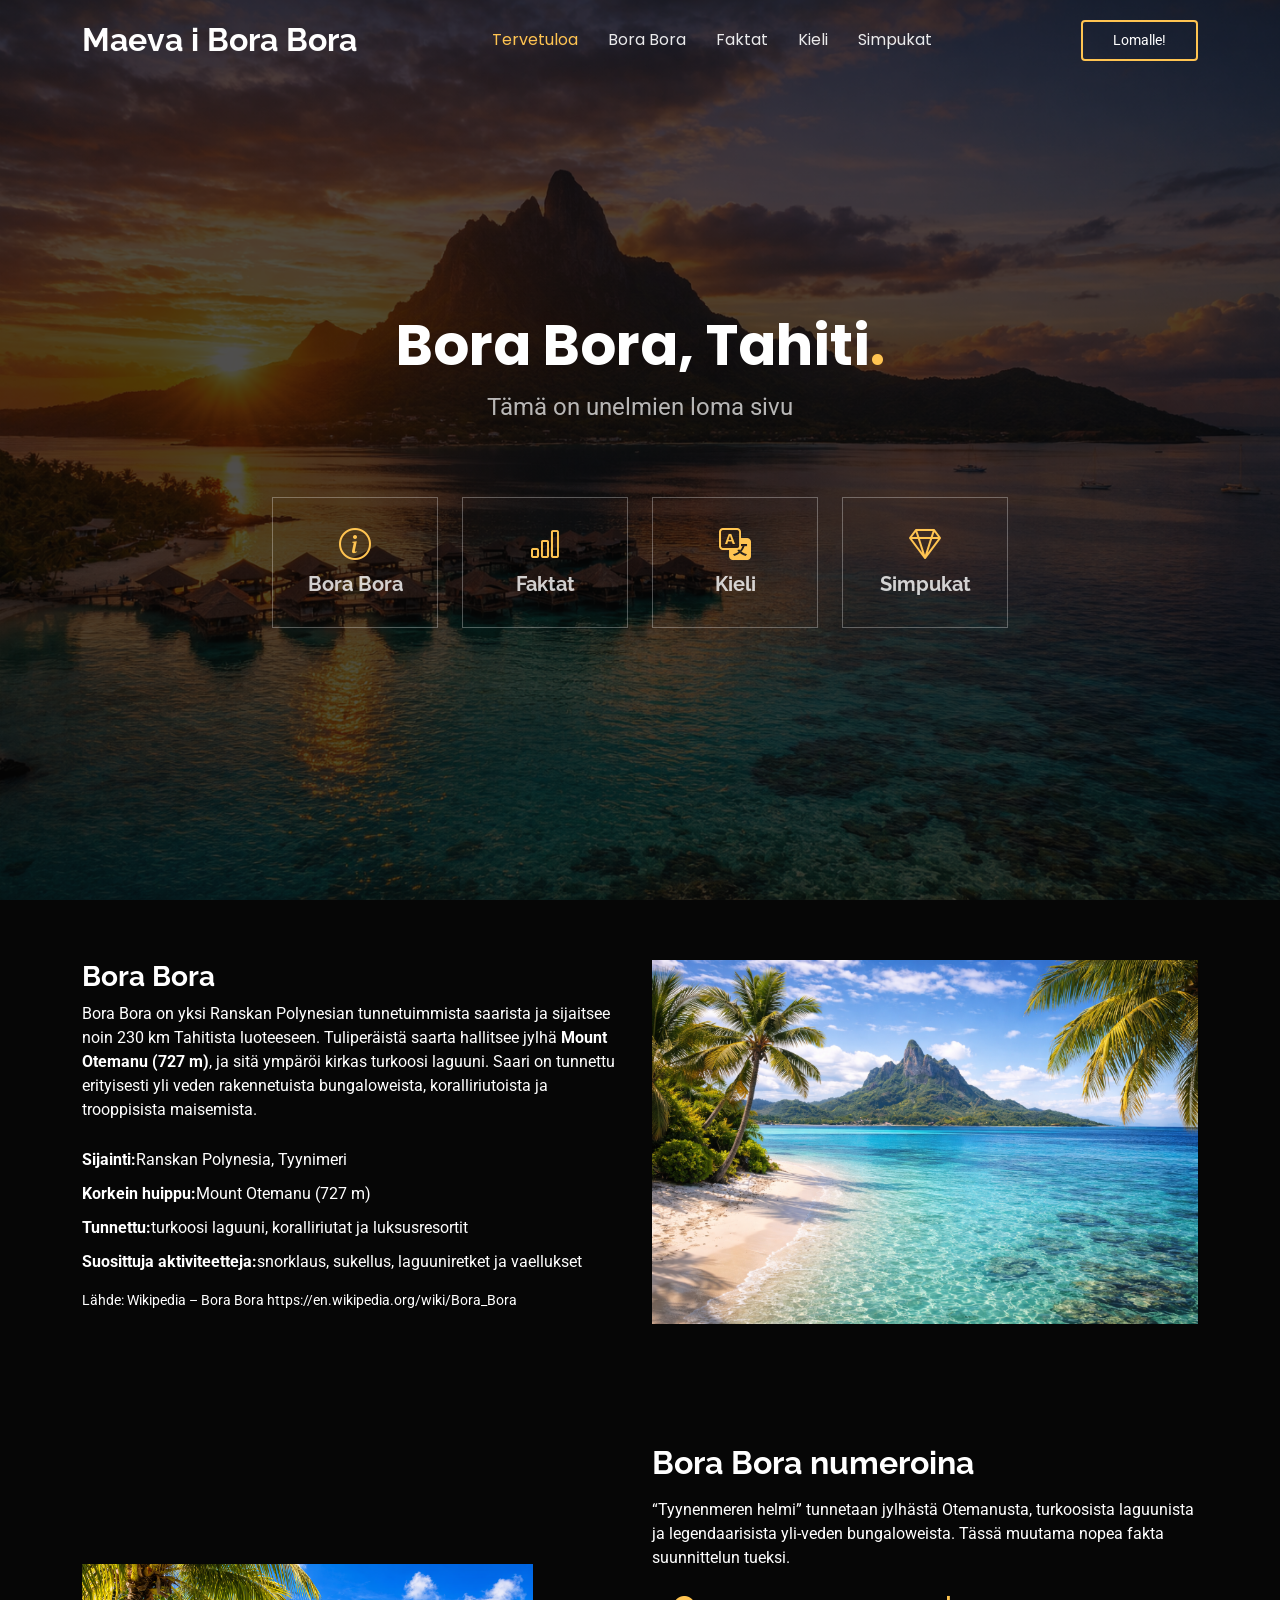
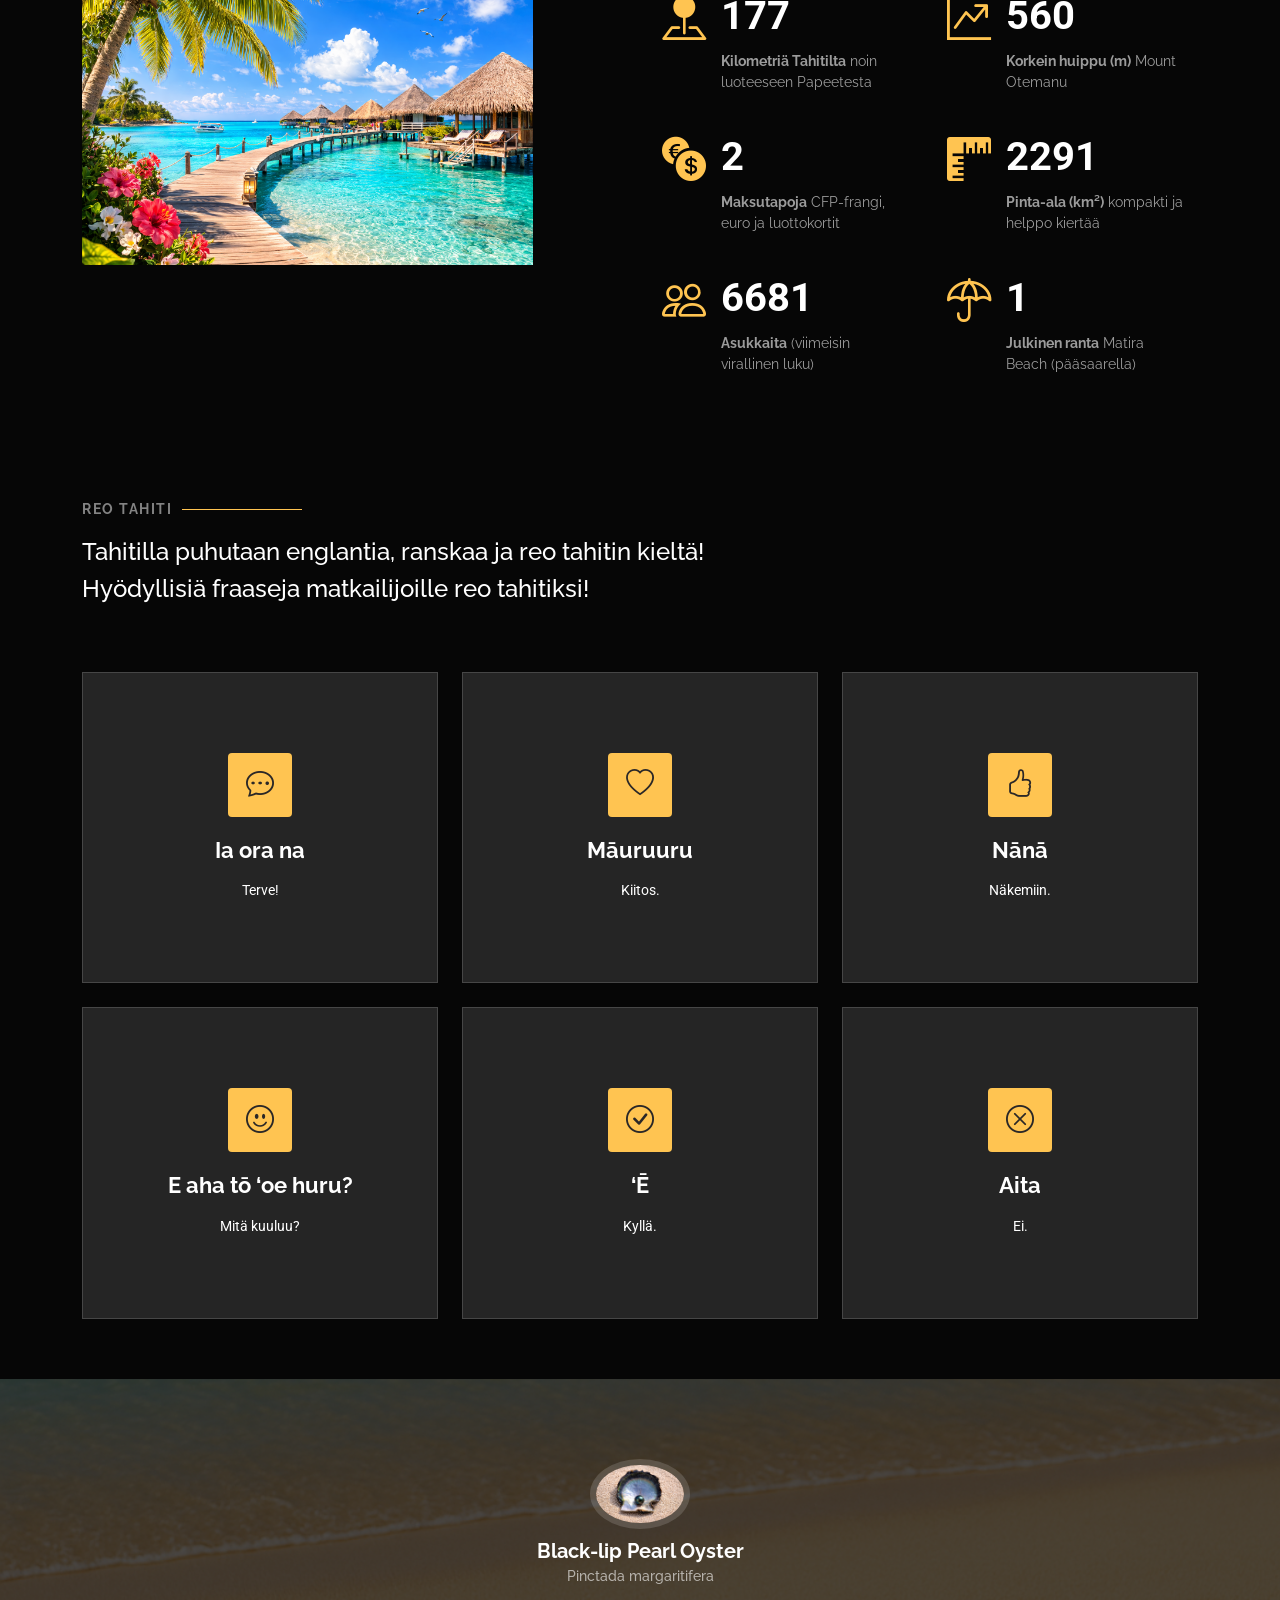
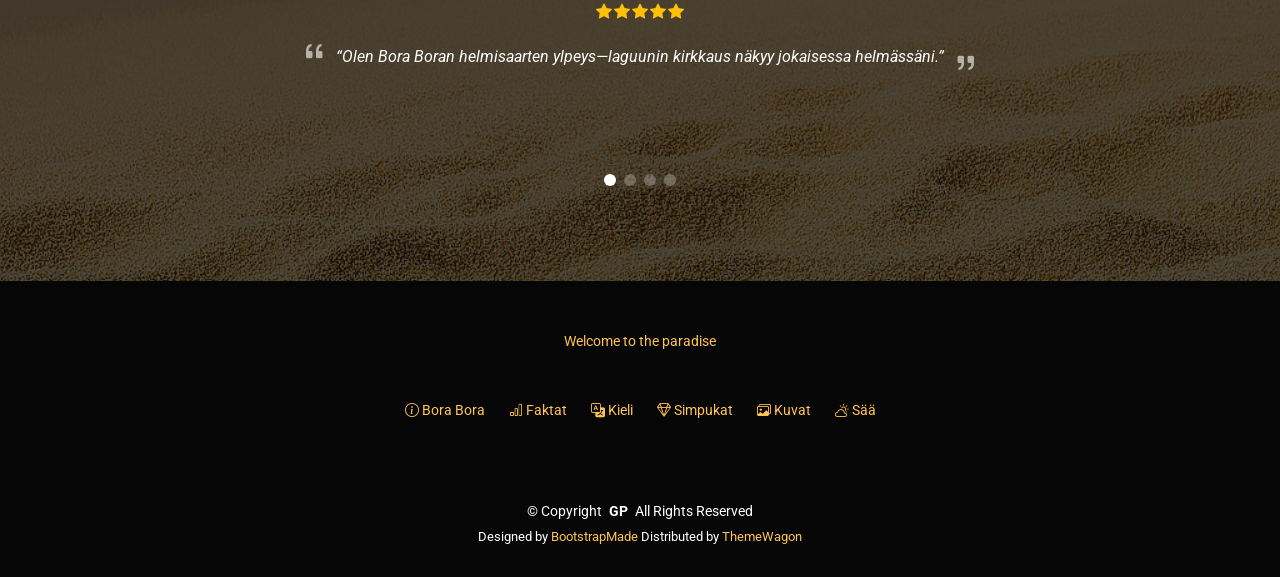
==== commit 890211aa: "Update index.html" ====
--- a/index.html
+++ b/index.html
@@ -260,17 +260,17 @@
                 </div>
               </div>
 
-              <!-- Riutan läpikulkujen määrä -->
+              <!-- Saarella käytettävät valuutat -->
               <div class="col-lg-6">
                 <div class="stats-item d-flex">
-                  <i class="bi bi-water flex-shrink-0"></i>
+                  <i class="bi bi-currency-exchange flex-shrink-0"></i>
                   <div>
                     <span
                       data-purecounter-start="0"
-                      data-purecounter-end="1"
+                      data-purecounter-end="3"
                       data-purecounter-duration="1"
                       class="purecounter"></span>
-                    <p><strong>Riutan läpikulkuja</strong> <span>Teavanui Pass (ainoa)</span></p>
+                    <p><strong>Maksutapoja</strong> <span>CFP-frangi, euro ja luottokortit</span></p>
                   </div>
                 </div>
               </div>
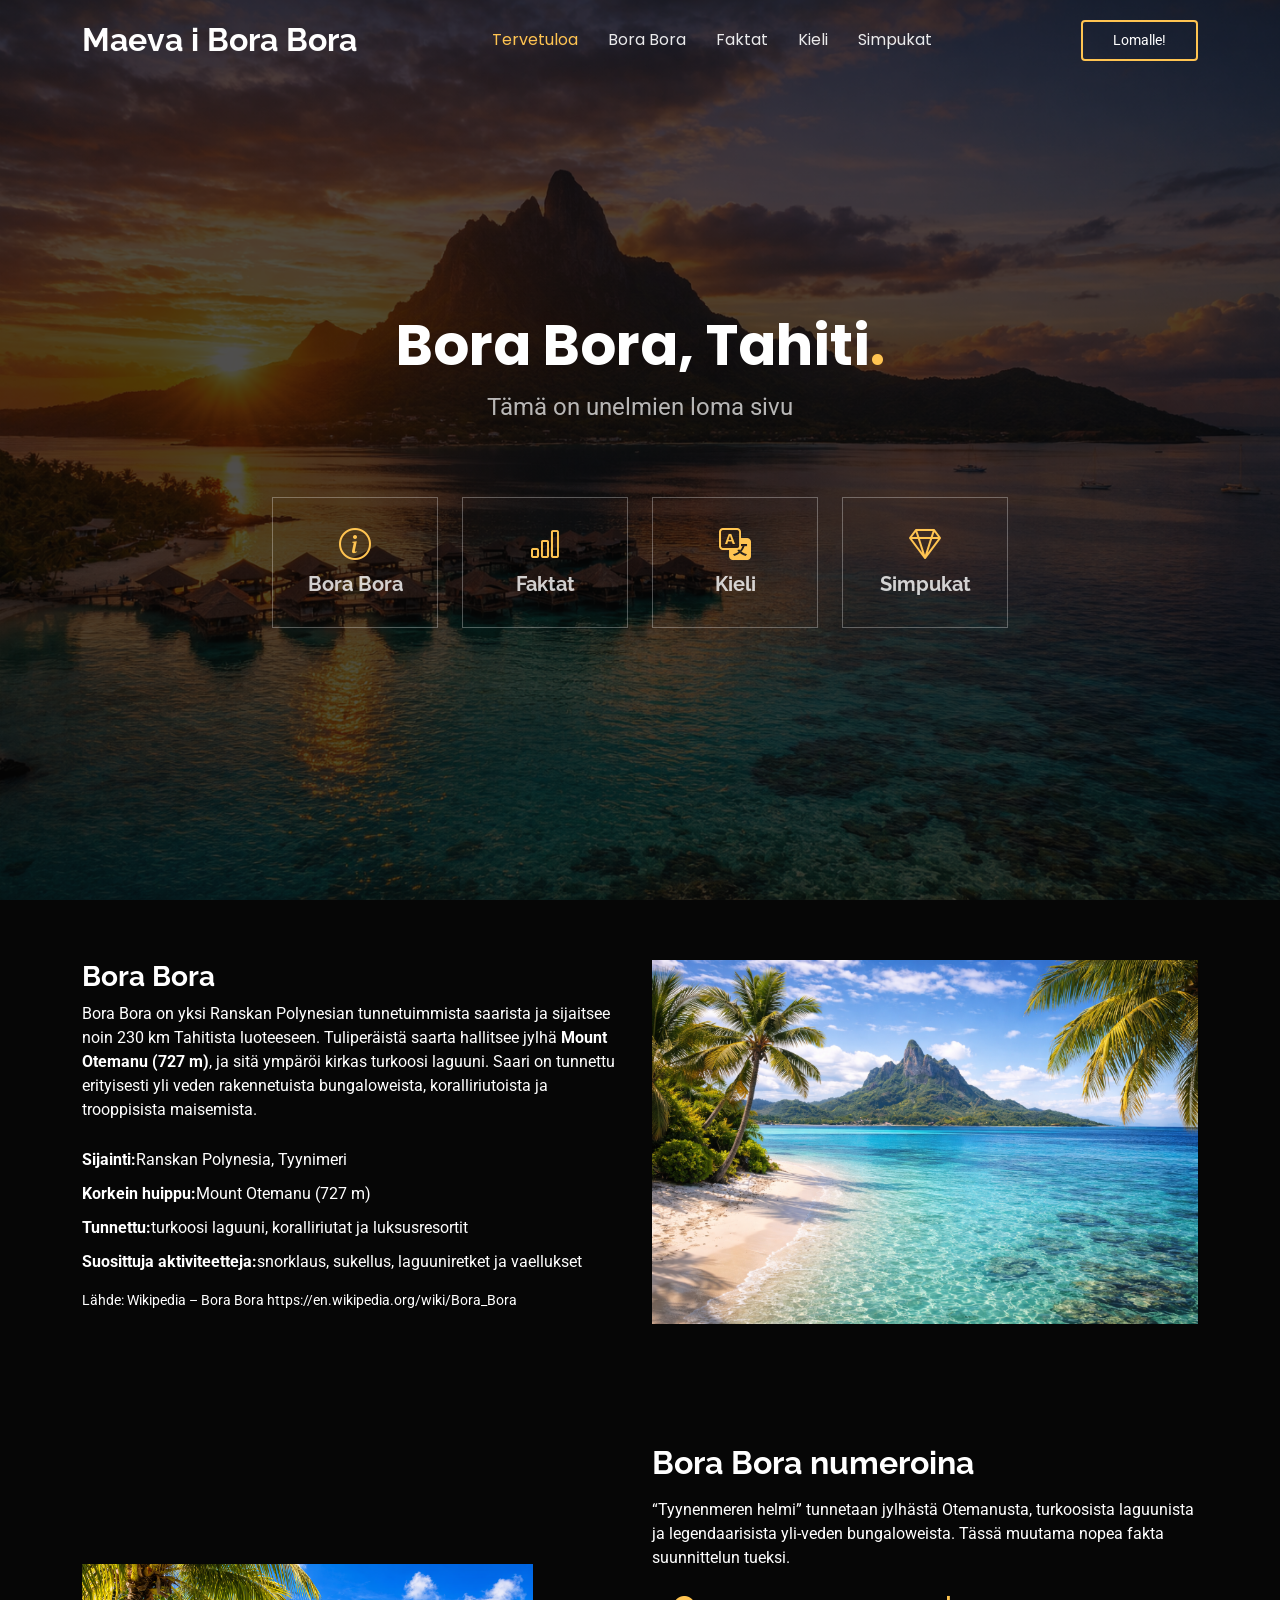
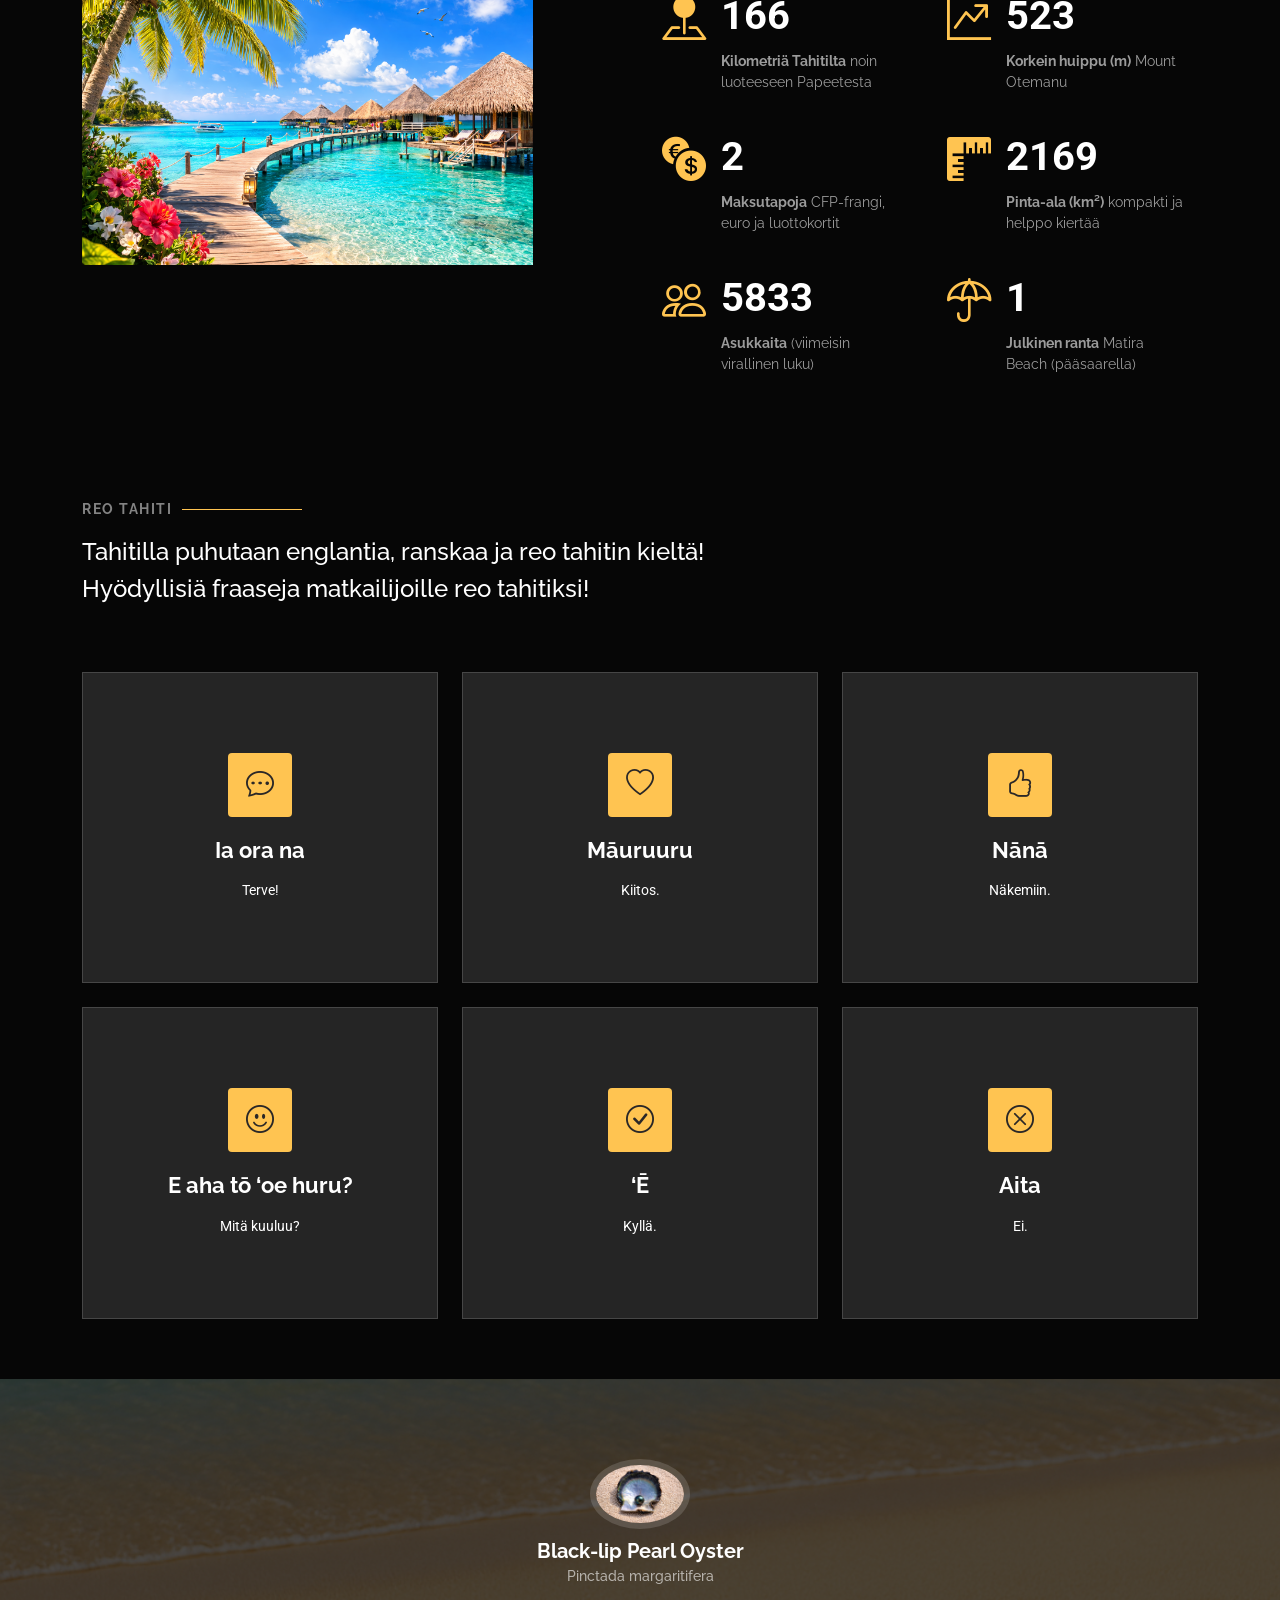
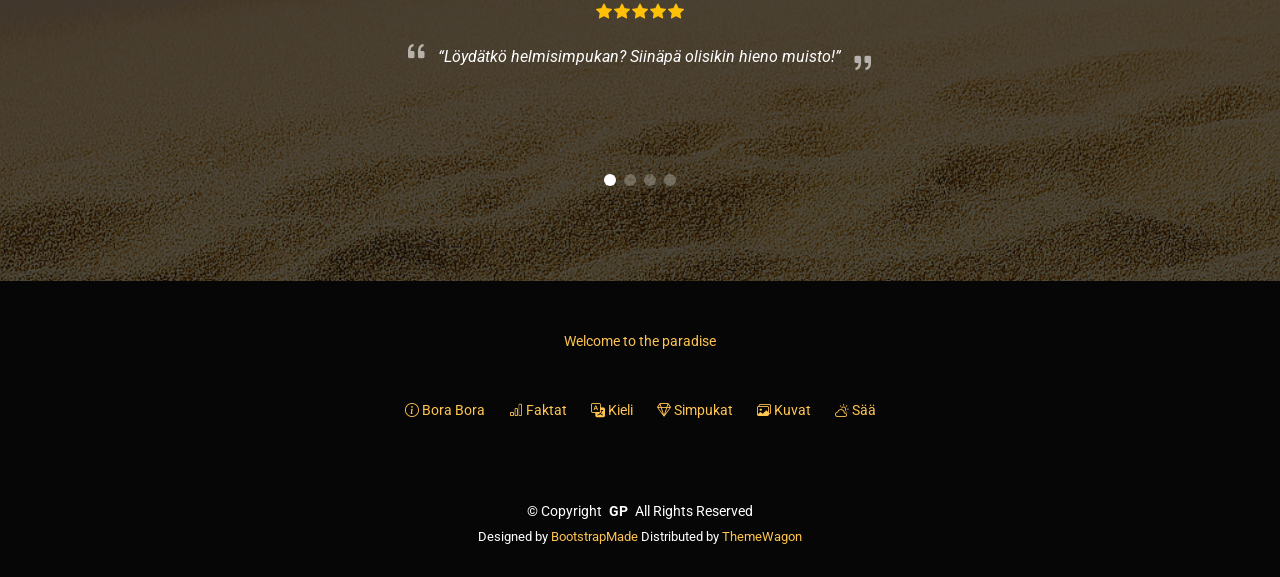
==== commit 81fc7a8b: "Update index.html" ====
--- a/index.html
+++ b/index.html
@@ -451,7 +451,7 @@
                 <p>
                   <i class="bi bi-quote quote-icon-left"></i>
                   <span>
-                    “Olen Bora Boran helmisaarten ylpeys—laguunin kirkkaus näkyy jokaisessa helmässäni.”
+                    “Löydätkö helmisimpukan? Siinäpä olisikin hieno muisto!”
                   </span>
                   <i class="bi bi-quote quote-icon-right"></i>
                 </p>
@@ -470,7 +470,7 @@
                 <p>
                   <i class="bi bi-quote quote-icon-left"></i>
                   <span>
-                    “Kylven auringossa ja leväkumppanini hoitaa energiat—siksi hehkun turkoosissa laguunissa.”
+                    “Kuin hehkuva suuri simpukka.”
                   </span>
                   <i class="bi bi-quote quote-icon-right"></i>
                 </p>
@@ -489,7 +489,7 @@
                 <p>
                   <i class="bi bi-quote quote-icon-left"></i>
                   <span>
-                    “Kiiltävä kuin posliini—päivisin piilossa bommien lomassa, öisin ulkona muotinäytöksessä.”
+                    “Hieno kuvioinen simpukka.”
                   </span>
                   <i class="bi bi-quote quote-icon-right"></i>
                 </p>
@@ -508,7 +508,7 @@
                 <p>
                   <i class="bi bi-quote quote-icon-left"></i>
                   <span>
-                    “Kaunis kuviointi—mutta muistathan: minä olen myrkkyneula. Ihaile, älä koske.”
+                    “Kaunis kuviointi, mutta tämä simpukka onkin oikeasti merietana ja vieläpä hyvin myrkyllinen!”
                   </span>
                   <i class="bi bi-quote quote-icon-right"></i>
                 </p>
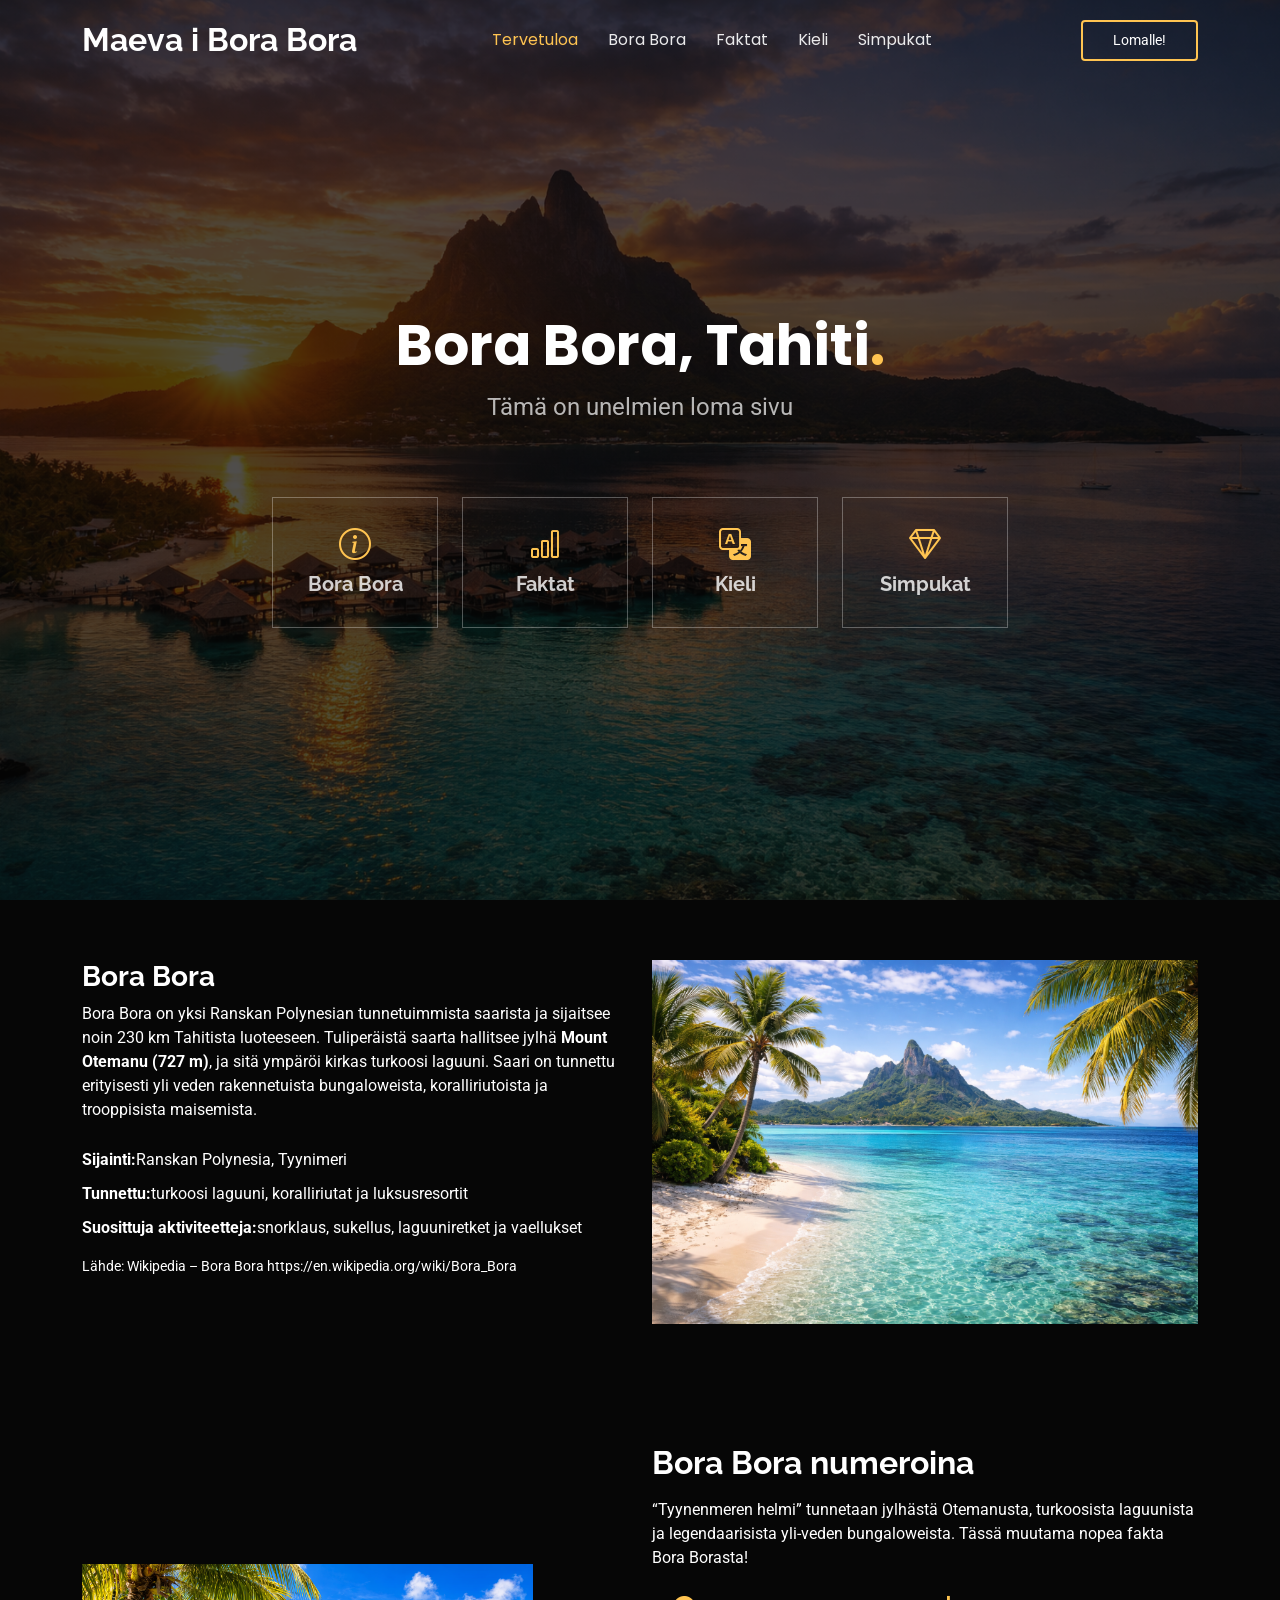
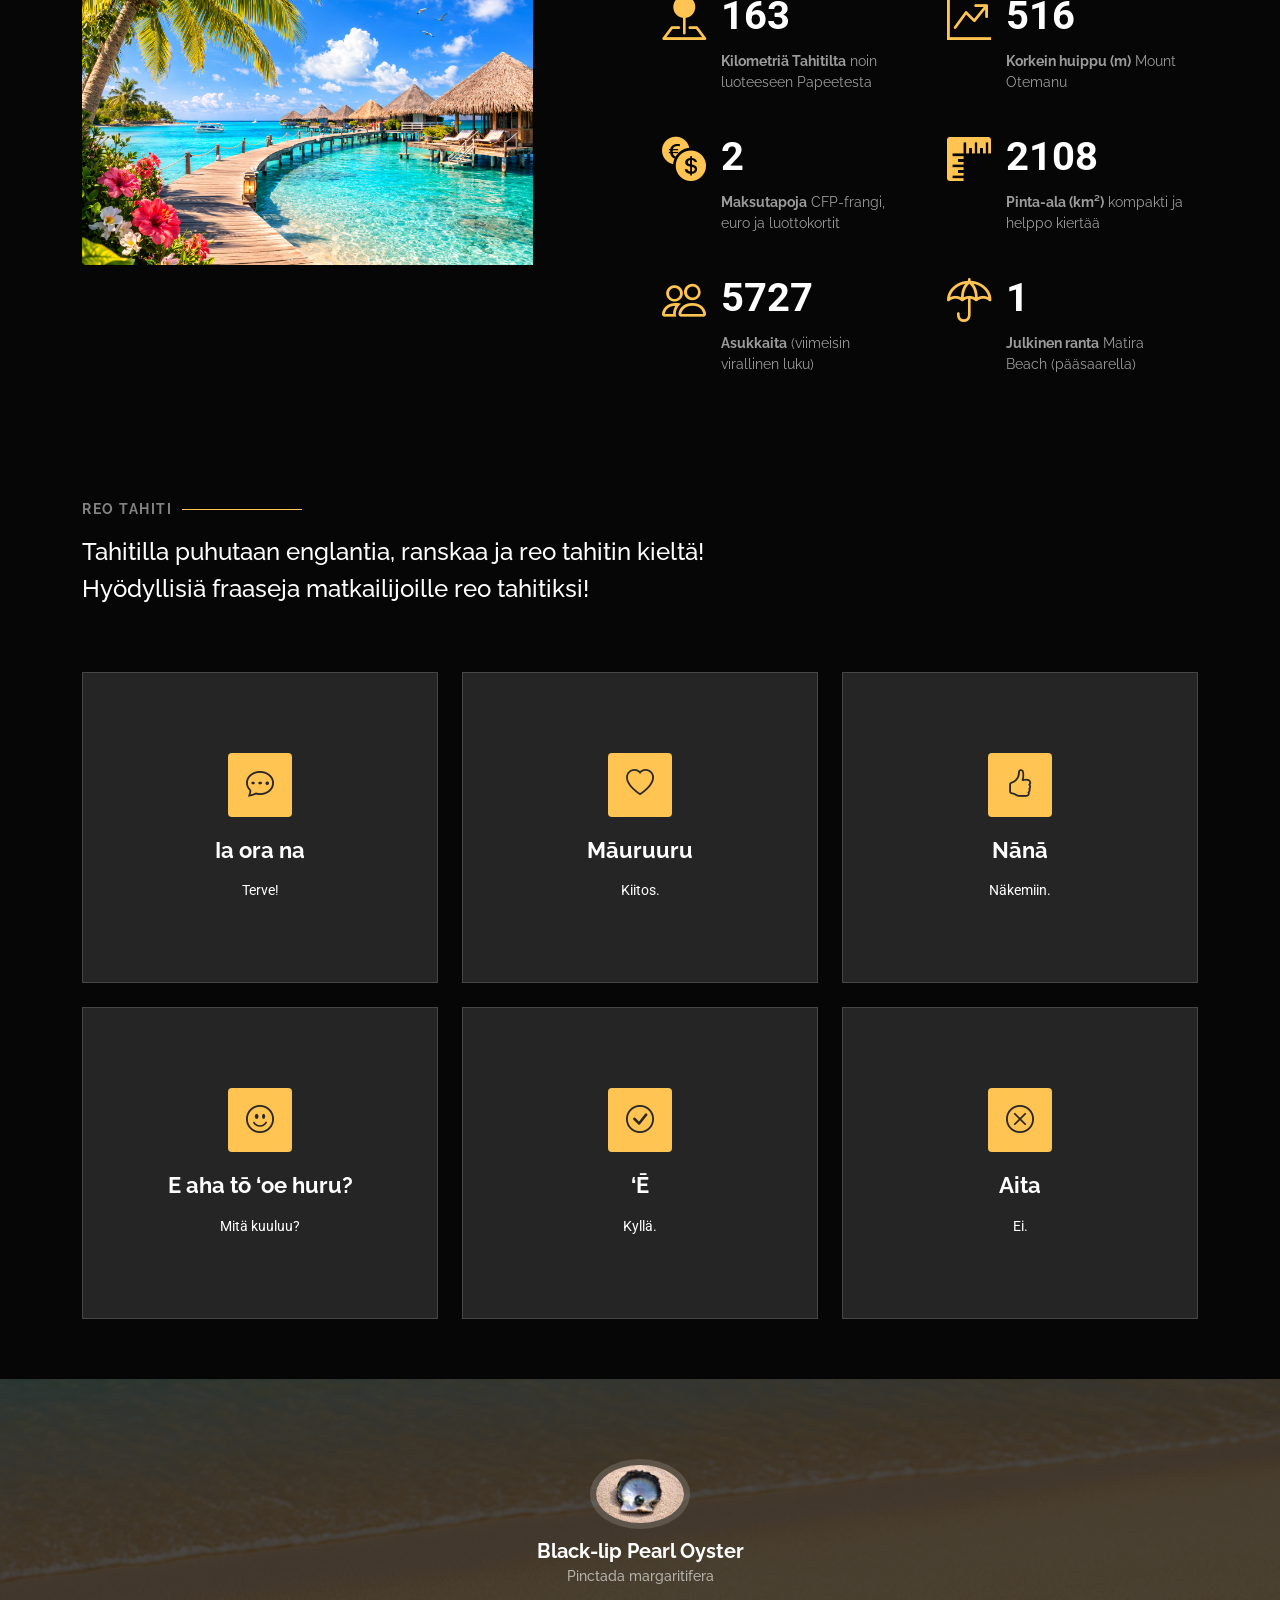
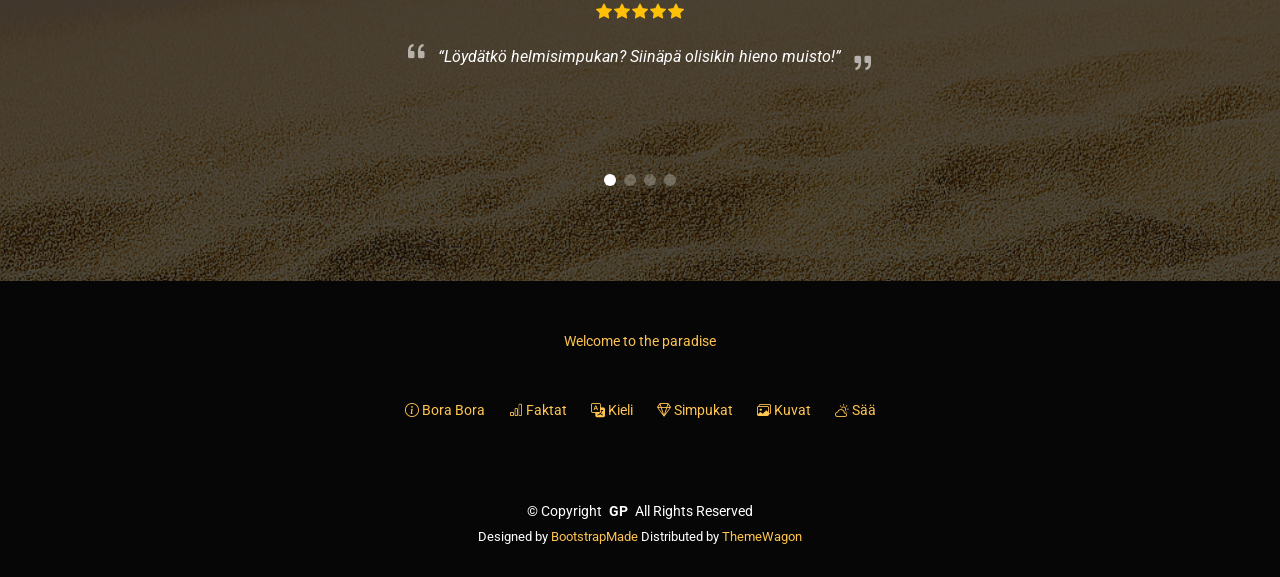
==== commit 07a1fcc4: "Update index.html" ====
--- a/index.html
+++ b/index.html
@@ -192,7 +192,6 @@
 
             <ul>
               <li><strong>Sijainti:</strong> Ranskan Polynesia, Tyynimeri</li>
-              <li><strong>Korkein huippu:</strong> Mount Otemanu (727 m)</li>
               <li><strong>Tunnettu:</strong> turkoosi laguuni, koralliriutat ja luksusresortit</li>
               <li><strong>Suosittuja aktiviteetteja:</strong> snorklaus, sukellus, laguuniretket ja vaellukset</li>
             </ul>
@@ -225,7 +224,7 @@
             <h3 class="fw-bold fs-2 mb-3">Bora Bora numeroina</h3>
 
             <p>
-              “Tyynenmeren helmi” tunnetaan jylhästä Otemanusta, turkoosista laguunista ja legendaarisista yli‑veden bungaloweista. Tässä muutama nopea fakta suunnittelun tueksi.
+              “Tyynenmeren helmi” tunnetaan jylhästä Otemanusta, turkoosista laguunista ja legendaarisista yli‑veden bungaloweista. Tässä muutama nopea fakta Bora Borasta!
             </p>
 
             <div class="row gy-4">
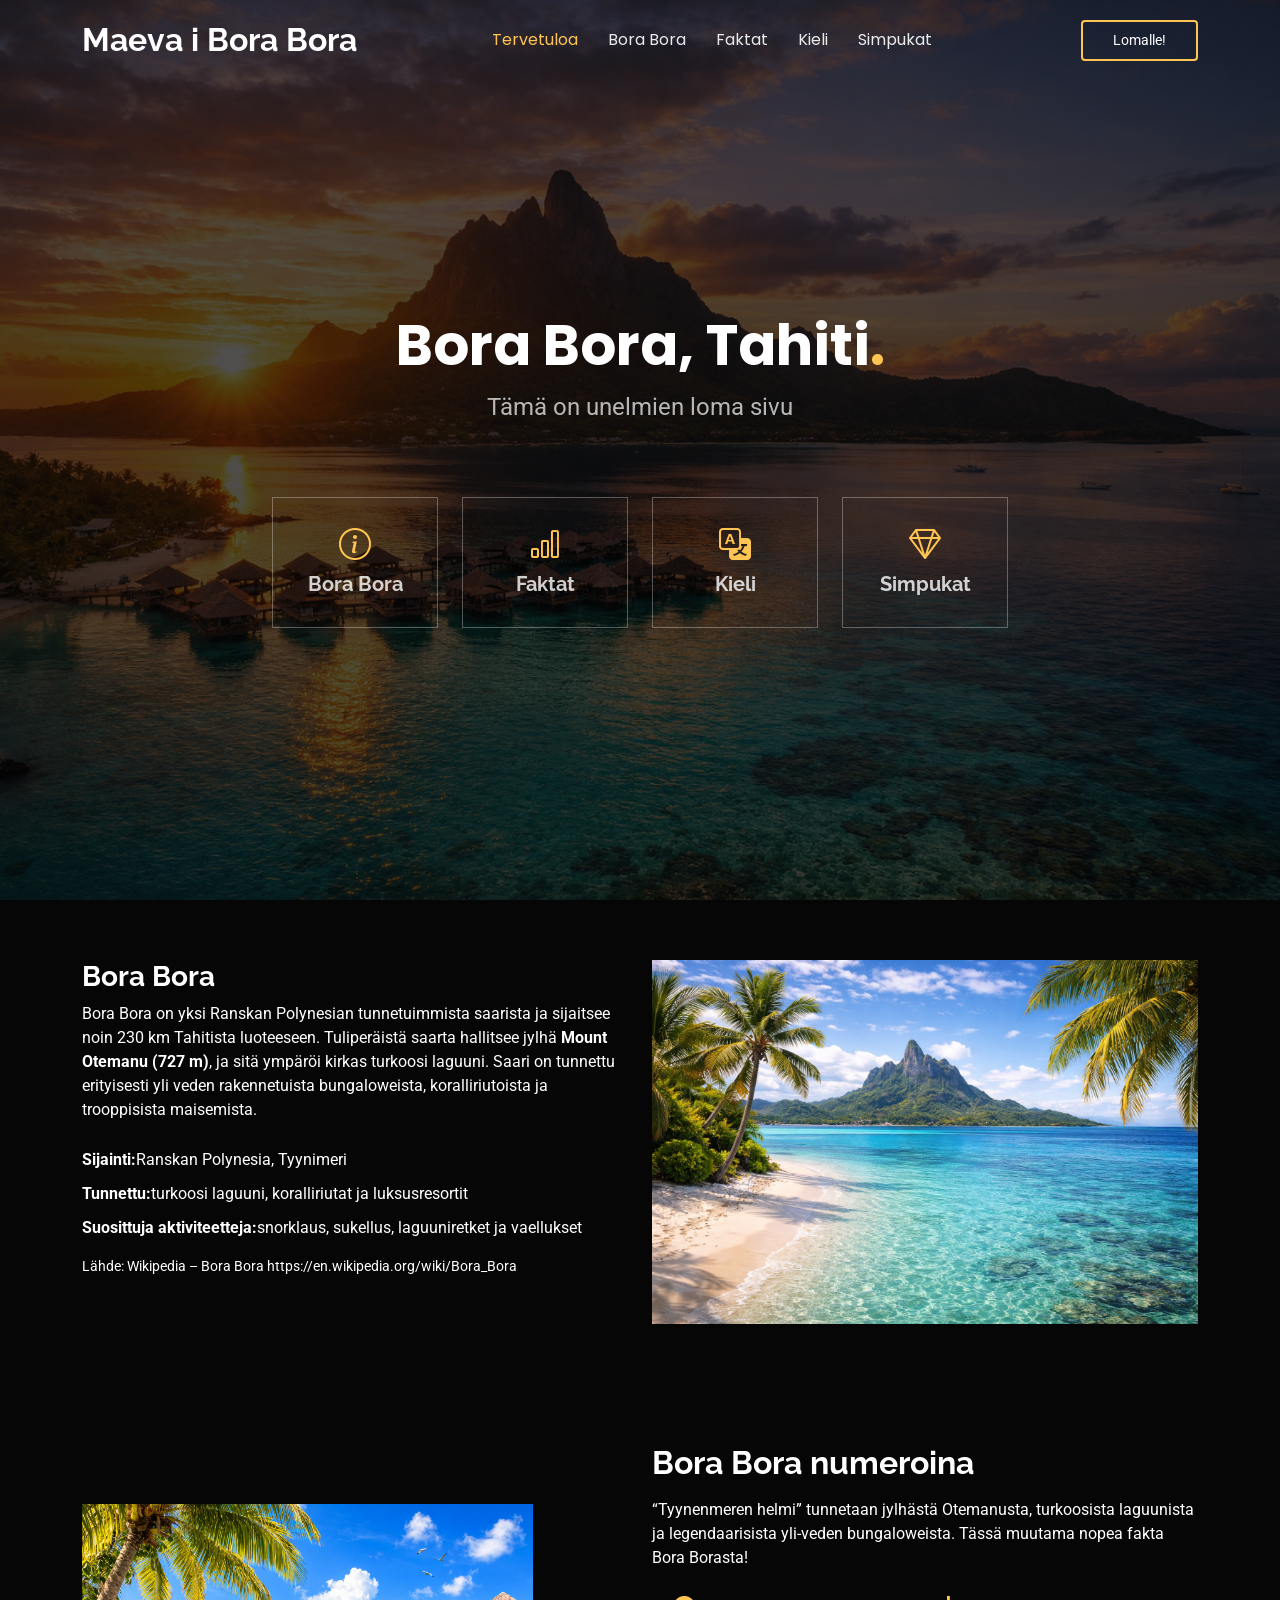
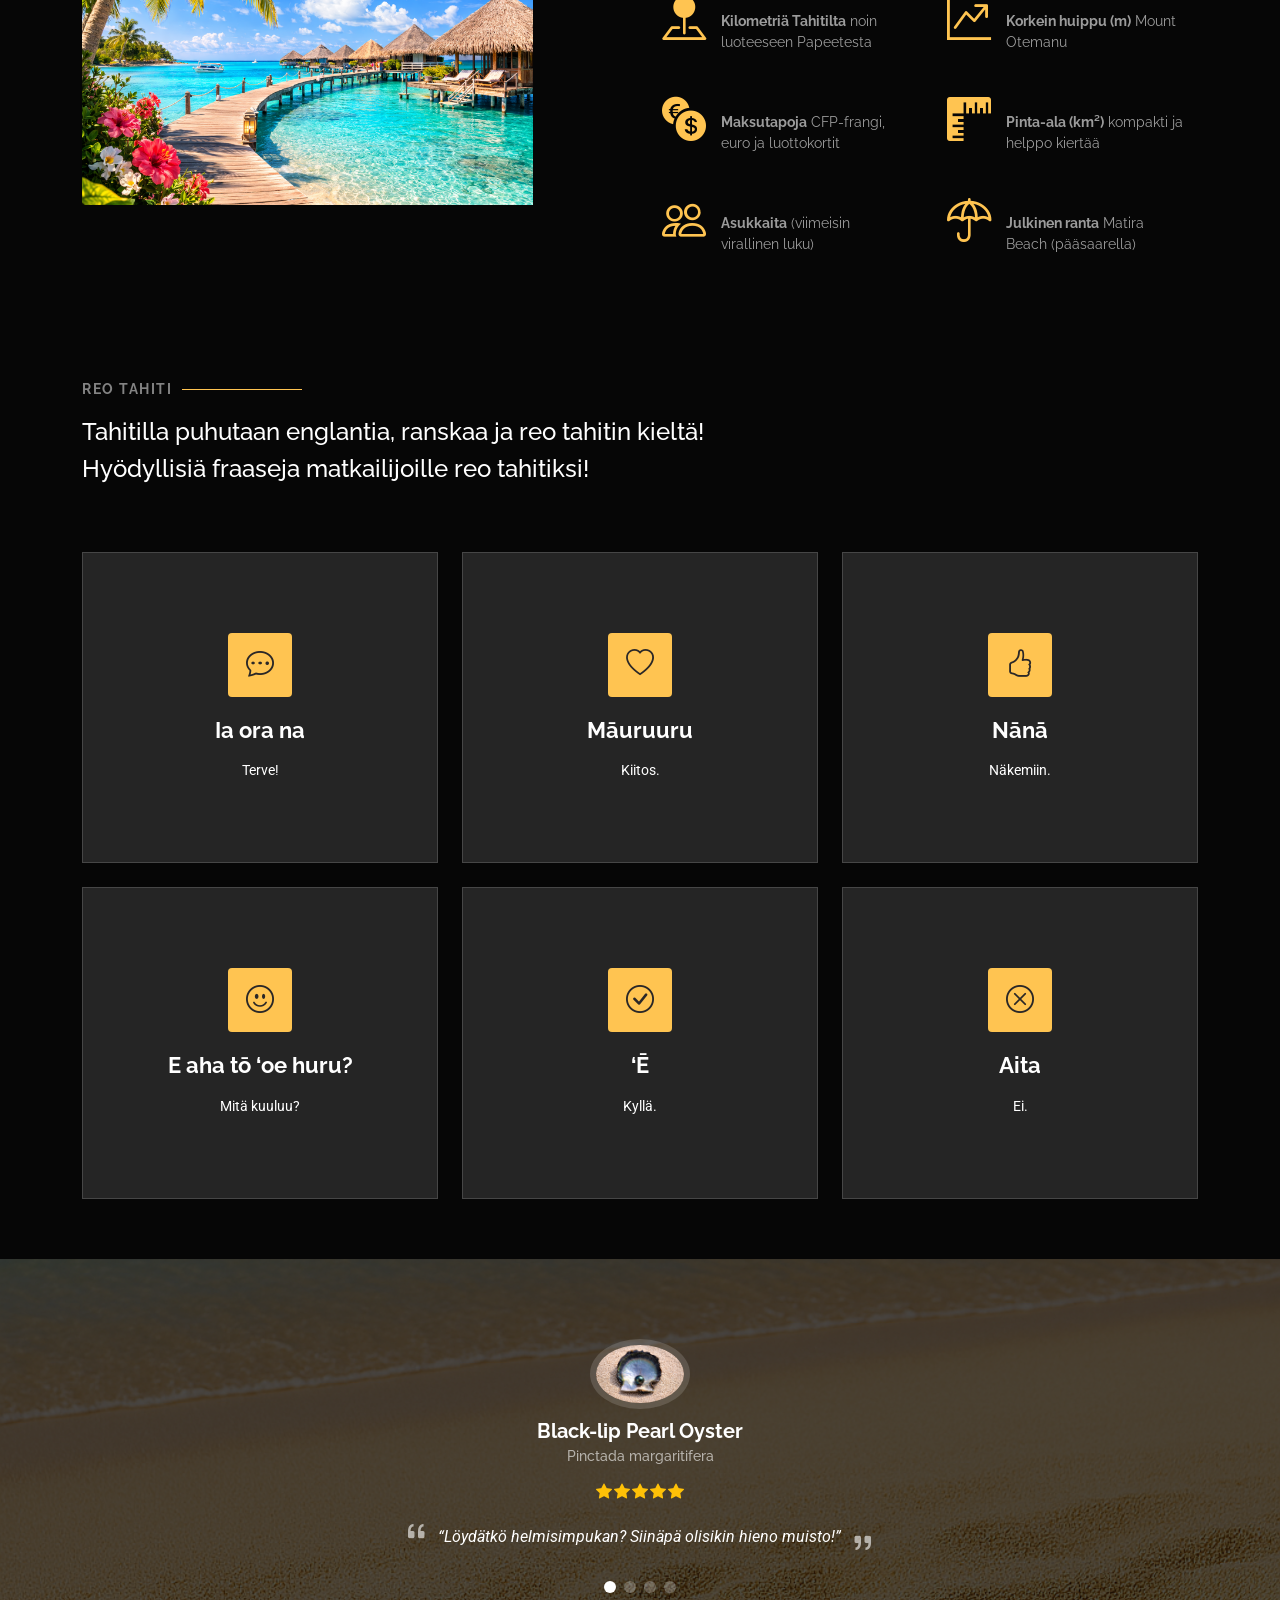
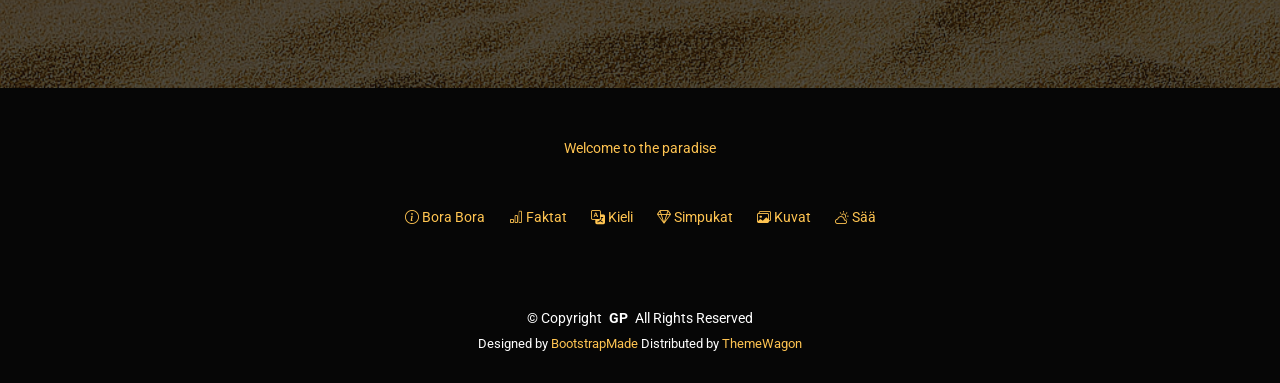
==== commit 527ec238: "Update index.html" ====
--- a/index.html
+++ b/index.html
@@ -31,13 +31,15 @@
 
   <!-- Ladataan sivulla käytettävät fontit -->
   <link href="https://fonts.googleapis.com/css2?family=Roboto:ital,wght@0,100;0,300;0,400;0,500;0,700;0,900;1,100;1,300;1,400;1,500;1,700;1,900&family=Poppins:ital,wght@0,100;0,200;0,300;0,400;0,500;0,600;0,700;0,800;0,900;1,100;1,200;1,300;1,400;1,500;1,600;1,700;1,800;1,900&family=Raleway:ital,wght@0,100;0,200;0,300;0,400;0,500;0,600;0,700;0,800;0,900;1,100;1,200;1,300;1,400;1,500;1,600;1,700;1,800;1,900&display=swap" rel="stylesheet">
+
+  <!-- Esiladataan hero-kuva, koska se näkyy heti sivun avauduttua -->
+  <link rel="preload" as="image" href="Kuvat/hero-bg.png">
 
   <!-- Ladataan Bootstrapin ja muiden kirjastojen tyylit -->
   <link href="assets/vendor/bootstrap/css/bootstrap.min.css" rel="stylesheet">
   <link href="assets/vendor/bootstrap-icons/bootstrap-icons.css" rel="stylesheet">
   <link href="assets/vendor/aos/aos.css" rel="stylesheet">
   <link href="assets/vendor/swiper/swiper-bundle.min.css" rel="stylesheet">
-  <link href="assets/vendor/glightbox/css/glightbox.min.css" rel="stylesheet">
 
   <!-- Ladataan sivun oma päätyyli -->
   <link href="assets/css/main.css" rel="stylesheet">
@@ -106,7 +108,7 @@
     <section id="hero" class="hero section dark-background">
 
       <!-- Hero-osion taustakuva -->
-      <img src="Kuvat/hero-bg.png" alt="" data-aos="fade-in">
+      <img src="Kuvat/hero-bg.png" alt="" data-aos="fade-in" fetchpriority="high" decoding="async">
 
       <div class="container">
 
@@ -175,7 +177,7 @@
 
           <!-- Oikean puolen kuva -->
           <div class="col-lg-6 order-1 order-lg-2">
-            <img src="Kuvat/about.png" class="img-fluid w-100" alt="Bora Boran laguuni ja Mount Otemanu">
+            <img src="Kuvat/about.png" class="img-fluid w-100" alt="Bora Boran laguuni ja Mount Otemanu" loading="lazy" decoding="async">
           </div>
 
           <!-- Vasemman puolen tekstisisältö -->
@@ -215,7 +217,7 @@
 
           <!-- Stats-osion kuva -->
           <div class="col-lg-5">
-            <img src="Kuvat/bora-bora-stats.png" alt="Bora Bora – Mount Otemanu ja turkoosi laguuni" class="img-fluid h-100">
+            <img src="Kuvat/bora-bora-stats.png" alt="Bora Bora – Mount Otemanu ja turkoosi laguuni" class="img-fluid h-100" loading="lazy" decoding="async">
           </div>
 
           <!-- Stats-osion tekstisisältö ja laskurit -->
@@ -224,7 +226,7 @@
             <h3 class="fw-bold fs-2 mb-3">Bora Bora numeroina</h3>
 
             <p>
-              “Tyynenmeren helmi” tunnetaan jylhästä Otemanusta, turkoosista laguunista ja legendaarisista yli‑veden bungaloweista. Tässä muutama nopea fakta Bora Borasta!
+              “Tyynenmeren helmi” tunnetaan jylhästä Otemanusta, turkoosista laguunista ja legendaarisista yli-veden bungaloweista. Tässä muutama nopea fakta Bora Borasta!
             </p>
 
             <div class="row gy-4">
@@ -418,7 +420,7 @@
     <section id="testimonials" class="testimonials section dark-background">
 
       <!-- Taustakuva testimonials-osiolle -->
-      <img src="Kuvat/testimonials-bg.png" class="testimonials-bg" alt="hiekkaranta">
+      <img src="Kuvat/testimonials-bg.png" class="testimonials-bg" alt="hiekkaranta" loading="lazy" decoding="async">
 
       <div class="container" data-aos="fade-up" data-aos-delay="100">
 
@@ -441,8 +443,8 @@
             <!-- Black-lip pearl oyster -->
             <div class="swiper-slide">
               <div class="testimonial-item">
-                <img src="Kuvat/shell-pearl-oyster.png" class="testimonial-img" alt="Black-lip pearl oyster (Pinctada margaritifera)">
-                <h3>Black‑lip Pearl Oyster</h3>
+                <img src="Kuvat/shell-pearl-oyster.png" class="testimonial-img" alt="Black-lip pearl oyster (Pinctada margaritifera)" loading="lazy" decoding="async">
+                <h3>Black-lip Pearl Oyster</h3>
                 <h4>Pinctada margaritifera</h4>
                 <div class="stars">
                   <i class="bi bi-star-fill"></i><i class="bi bi-star-fill"></i><i class="bi bi-star-fill"></i><i class="bi bi-star-fill"></i><i class="bi bi-star-fill"></i>
@@ -460,8 +462,8 @@
             <!-- Maxima-jättiläissimpukka -->
             <div class="swiper-slide">
               <div class="testimonial-item">
-                <img src="Kuvat/shell-maxima.png" class="testimonial-img" alt="Small giant clam (Tridacna maxima)">
-                <h3>Maxima‑jättiläissimpukka</h3>
+                <img src="Kuvat/shell-maxima.png" class="testimonial-img" alt="Small giant clam (Tridacna maxima)" loading="lazy" decoding="async">
+                <h3>Maxima-jättiläissimpukka</h3>
                 <h4>Tridacna maxima</h4>
                 <div class="stars">
                   <i class="bi bi-star-fill"></i><i class="bi bi-star-fill"></i><i class="bi bi-star-fill"></i><i class="bi bi-star-fill"></i><i class="bi bi-star-fill"></i>
@@ -479,7 +481,7 @@
             <!-- Tiger cowrie -->
             <div class="swiper-slide">
               <div class="testimonial-item">
-                <img src="Kuvat/shell-tiger.png" class="testimonial-img" alt="Tiger cowrie (Cypraea tigris)">
+                <img src="Kuvat/shell-tiger.png" class="testimonial-img" alt="Tiger cowrie (Cypraea tigris)" loading="lazy" decoding="async">
                 <h3>Tiger Cowrie</h3>
                 <h4>Cypraea tigris</h4>
                 <div class="stars">
@@ -498,7 +500,7 @@
             <!-- Textile cone -->
             <div class="swiper-slide">
               <div class="testimonial-item">
-                <img src="Kuvat/shell-textile.png" class="testimonial-img" alt="Textile cone (Conus textile)">
+                <img src="Kuvat/shell-textile.png" class="testimonial-img" alt="Textile cone (Conus textile)" loading="lazy" decoding="async">
                 <h3>Textile Cone</h3>
                 <h4>Conus textile</h4>
                 <div class="stars">
@@ -589,17 +591,13 @@
   <div id="preloader"></div>
 
   <!-- Ladataan Bootstrapin ja muiden lisäkirjastojen JavaScript-tiedostot -->
-  <script src="assets/vendor/bootstrap/js/bootstrap.bundle.min.js"></script>
-  <script src="assets/vendor/php-email-form/validate.js"></script>
-  <script src="assets/vendor/aos/aos.js"></script>
-  <script src="assets/vendor/swiper/swiper-bundle.min.js"></script>
-  <script src="assets/vendor/glightbox/js/glightbox.min.js"></script>
-  <script src="assets/vendor/imagesloaded/imagesloaded.pkgd.min.js"></script>
-  <script src="assets/vendor/isotope-layout/isotope.pkgd.min.js"></script>
-  <script src="assets/vendor/purecounter/purecounter_vanilla.js"></script>
+  <script src="assets/vendor/bootstrap/js/bootstrap.bundle.min.js" defer></script>
+  <script src="assets/vendor/aos/aos.js" defer></script>
+  <script src="assets/vendor/swiper/swiper-bundle.min.js" defer></script>
+  <script src="assets/vendor/purecounter/purecounter_vanilla.js" defer></script>
 
   <!-- Ladataan sivun oma JavaScript-tiedosto -->
-  <script src="assets/js/main.js"></script>
+  <script src="assets/js/main.js" defer></script>
 
 </body>
 
--- a/assets/css/main.css
+++ b/assets/css/main.css
@@ -1724,6 +1724,66 @@
   transition: 0.3s;
 }
 
+#sää {
+  color: #ffffff;
+}
+
+#sää h2,
+#sää h5,
+#sää p,
+#sää span,
+#sää div {
+  color: #ffffff;
+}
+
+#sää .text-muted,
+#sää .small {
+  color: #e0e0e0 !important;
+}
+
+#wx-current {
+  background: #5f6770 !important;
+  color: #ffffff;
+}
+
+#wx-current .fw-semibold,
+#wx-current #wx-temp,
+#wx-current #wx-desc,
+#wx-current #wx-wind,
+#wx-current #wx-time {
+  color: #ffffff !important;
+}
+
+#sää .wx-hour {
+  background: #1f1f1f !important;
+  color: #ffffff !important;
+  border: 1px solid rgba(255, 255, 255, 0.15);
+}
+
+#sää .wx-hour .small,
+#sää .wx-hour .text-muted {
+  color: #e0e0e0 !important;
+}
+
+#sää #wx-current,
+#sää #wx-current div,
+#sää #wx-current span {
+  color: #ffffff !important;
+}
+
+#sää #wx-current .text-muted,
+#sää #wx-current .small {
+  color: #e6e6e6 !important;
+}
+
+#sää .text-muted {
+  color: #e8e8e8 !important;
+}
+
+#sää .small {
+  color: #e8e8e8 !important;
+}
+  
 .footer-icon i {
   font-size: 26px;
   margin-bottom: 5px;
@@ -1732,4 +1792,4 @@
 .footer-icon:hover {
   transform: translateY(-4px);
   color: #ffc451; /* sama keltainen kuin template */  /* Add your styles here */
-}}+}}
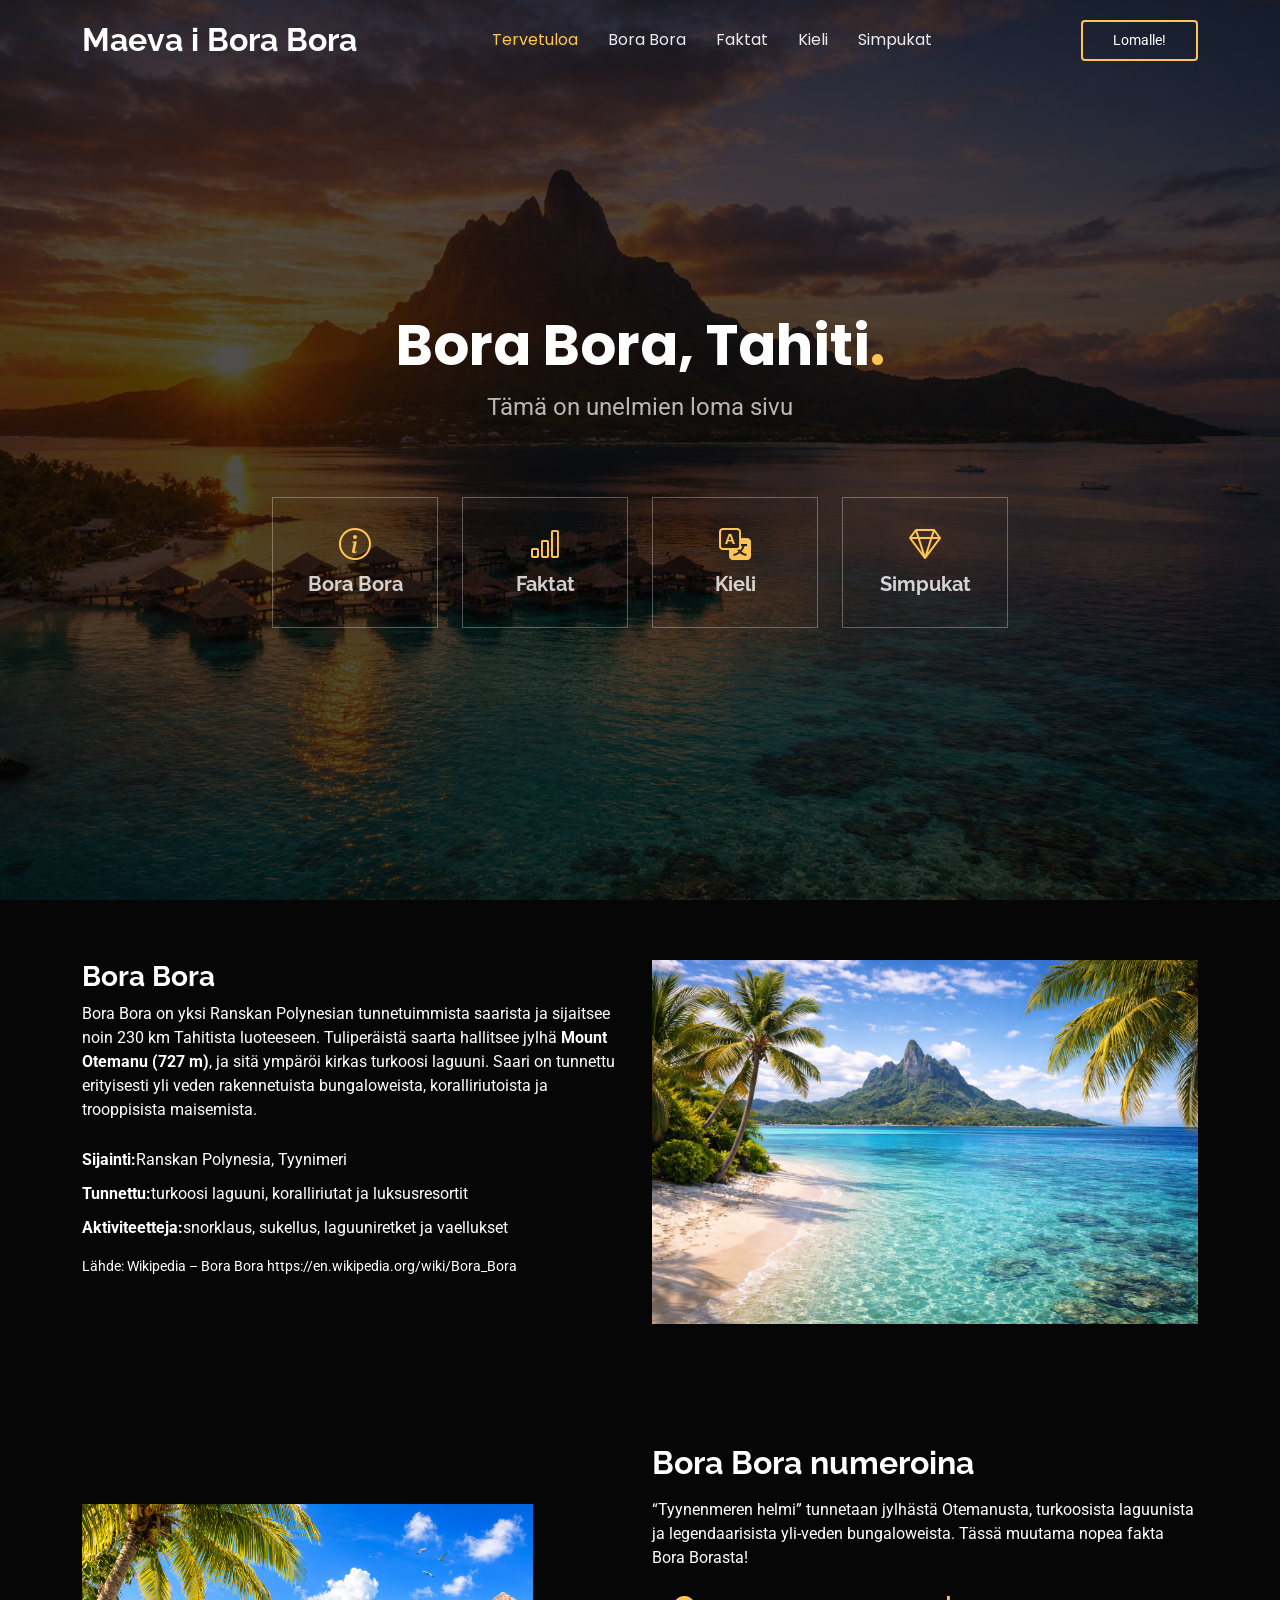
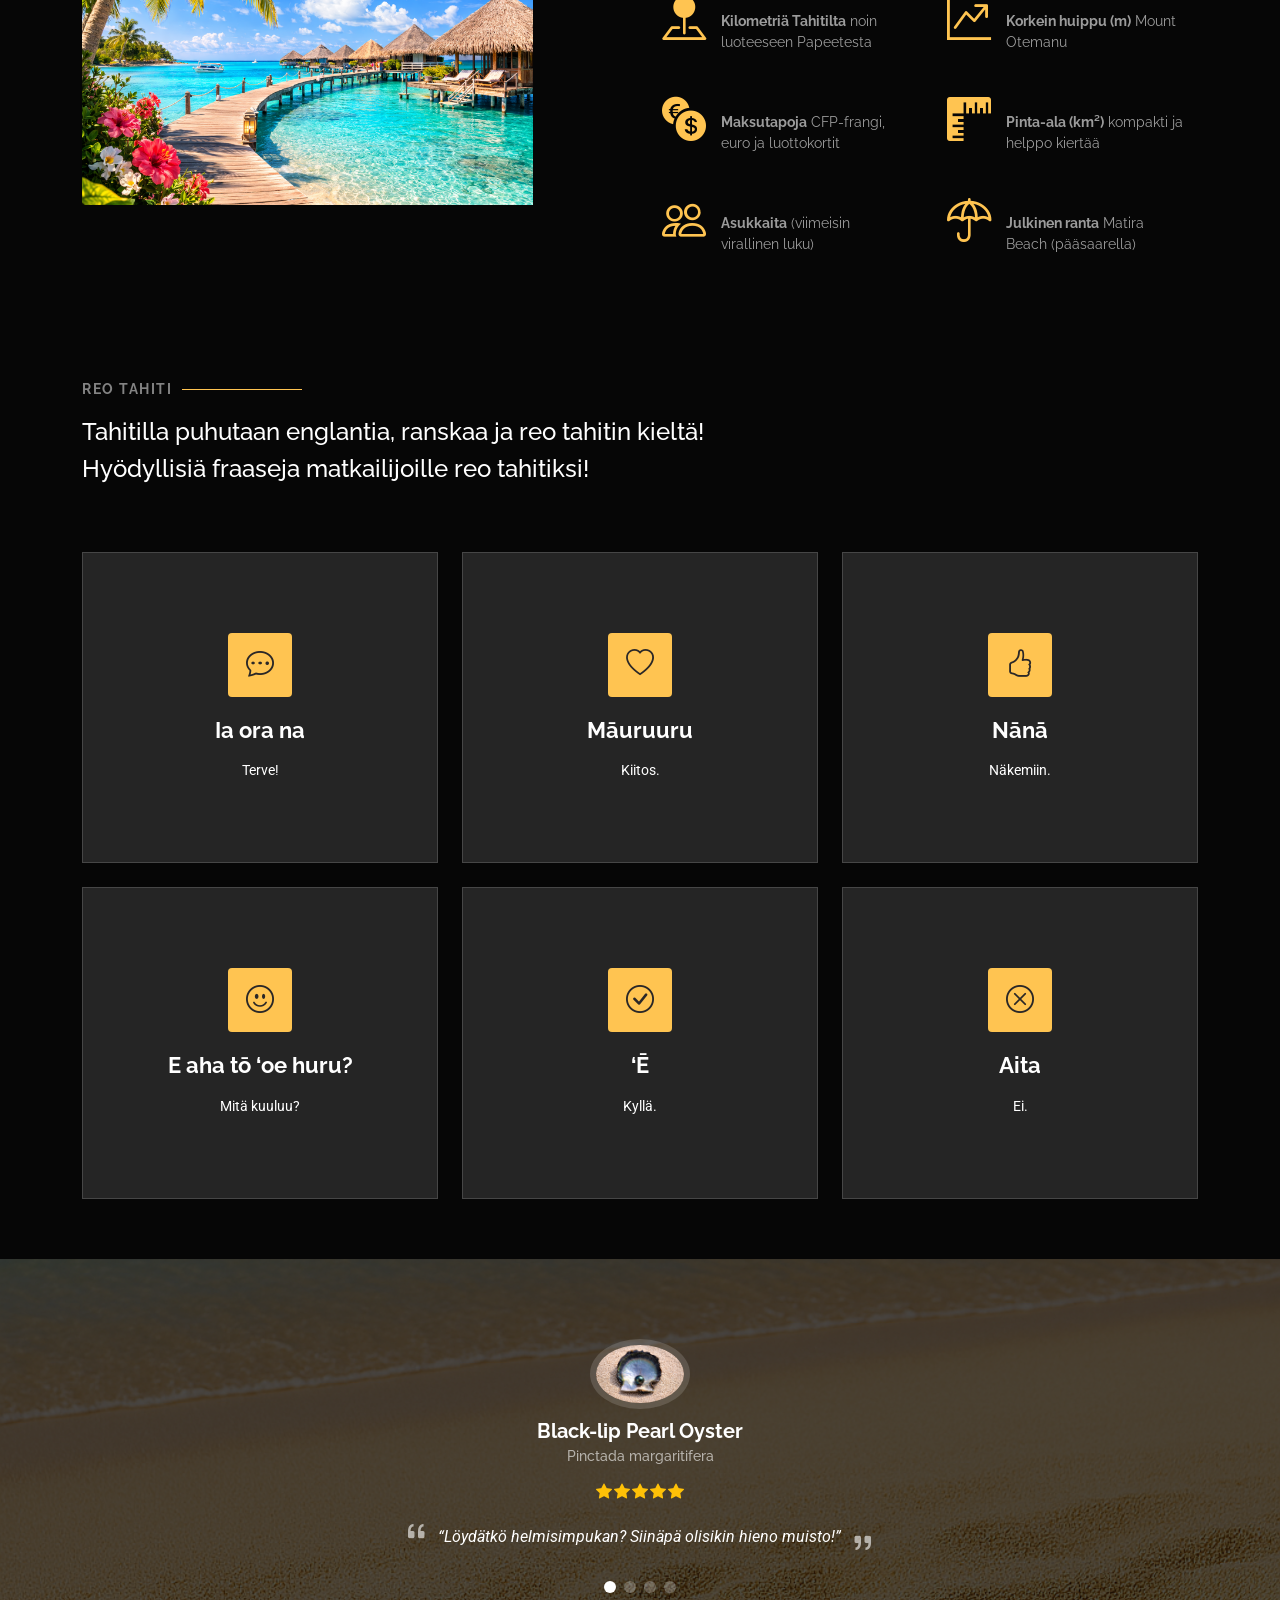
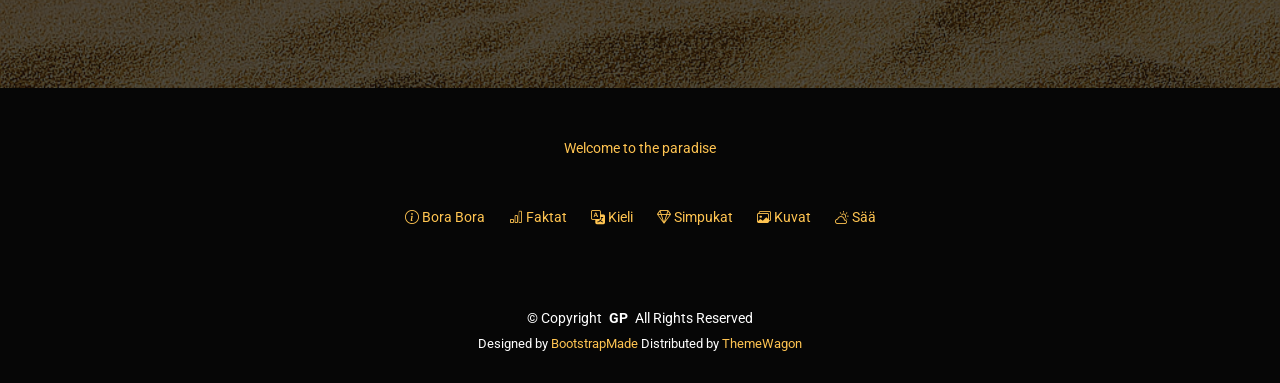
==== commit 9bfc0c7a: "Update index.html" ====
--- a/index.html
+++ b/index.html
@@ -193,9 +193,9 @@
             </p>
 
             <ul>
-              <li><strong>Sijainti:</strong> Ranskan Polynesia, Tyynimeri</li>
-              <li><strong>Tunnettu:</strong> turkoosi laguuni, koralliriutat ja luksusresortit</li>
-              <li><strong>Suosittuja aktiviteetteja:</strong> snorklaus, sukellus, laguuniretket ja vaellukset</li>
+              <li><strong>Sijainti: </strong> Ranskan Polynesia, Tyynimeri</li>
+              <li><strong>Tunnettu: </strong> turkoosi laguuni, koralliriutat ja luksusresortit</li>
+              <li><strong>Aktiviteetteja: </strong> snorklaus, sukellus, laguuniretket ja vaellukset</li>
             </ul>
 
             <p class="small">
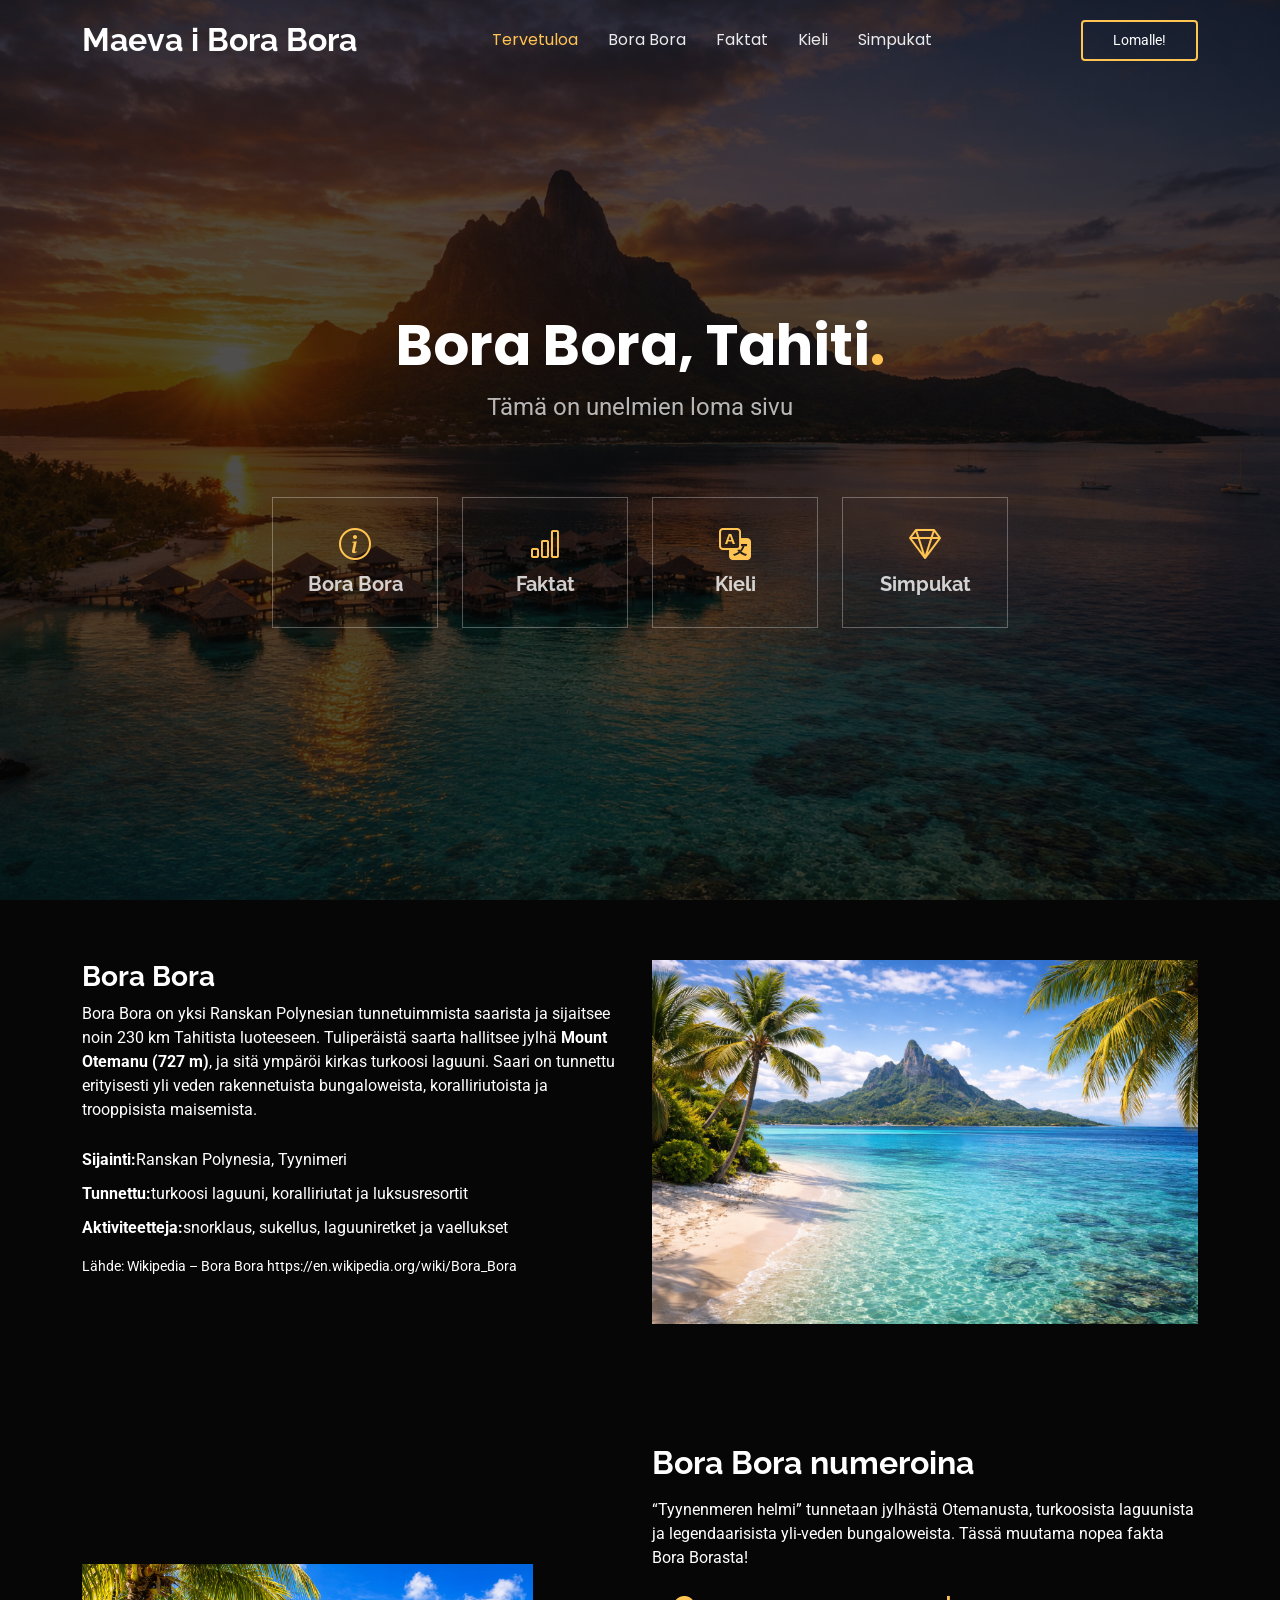
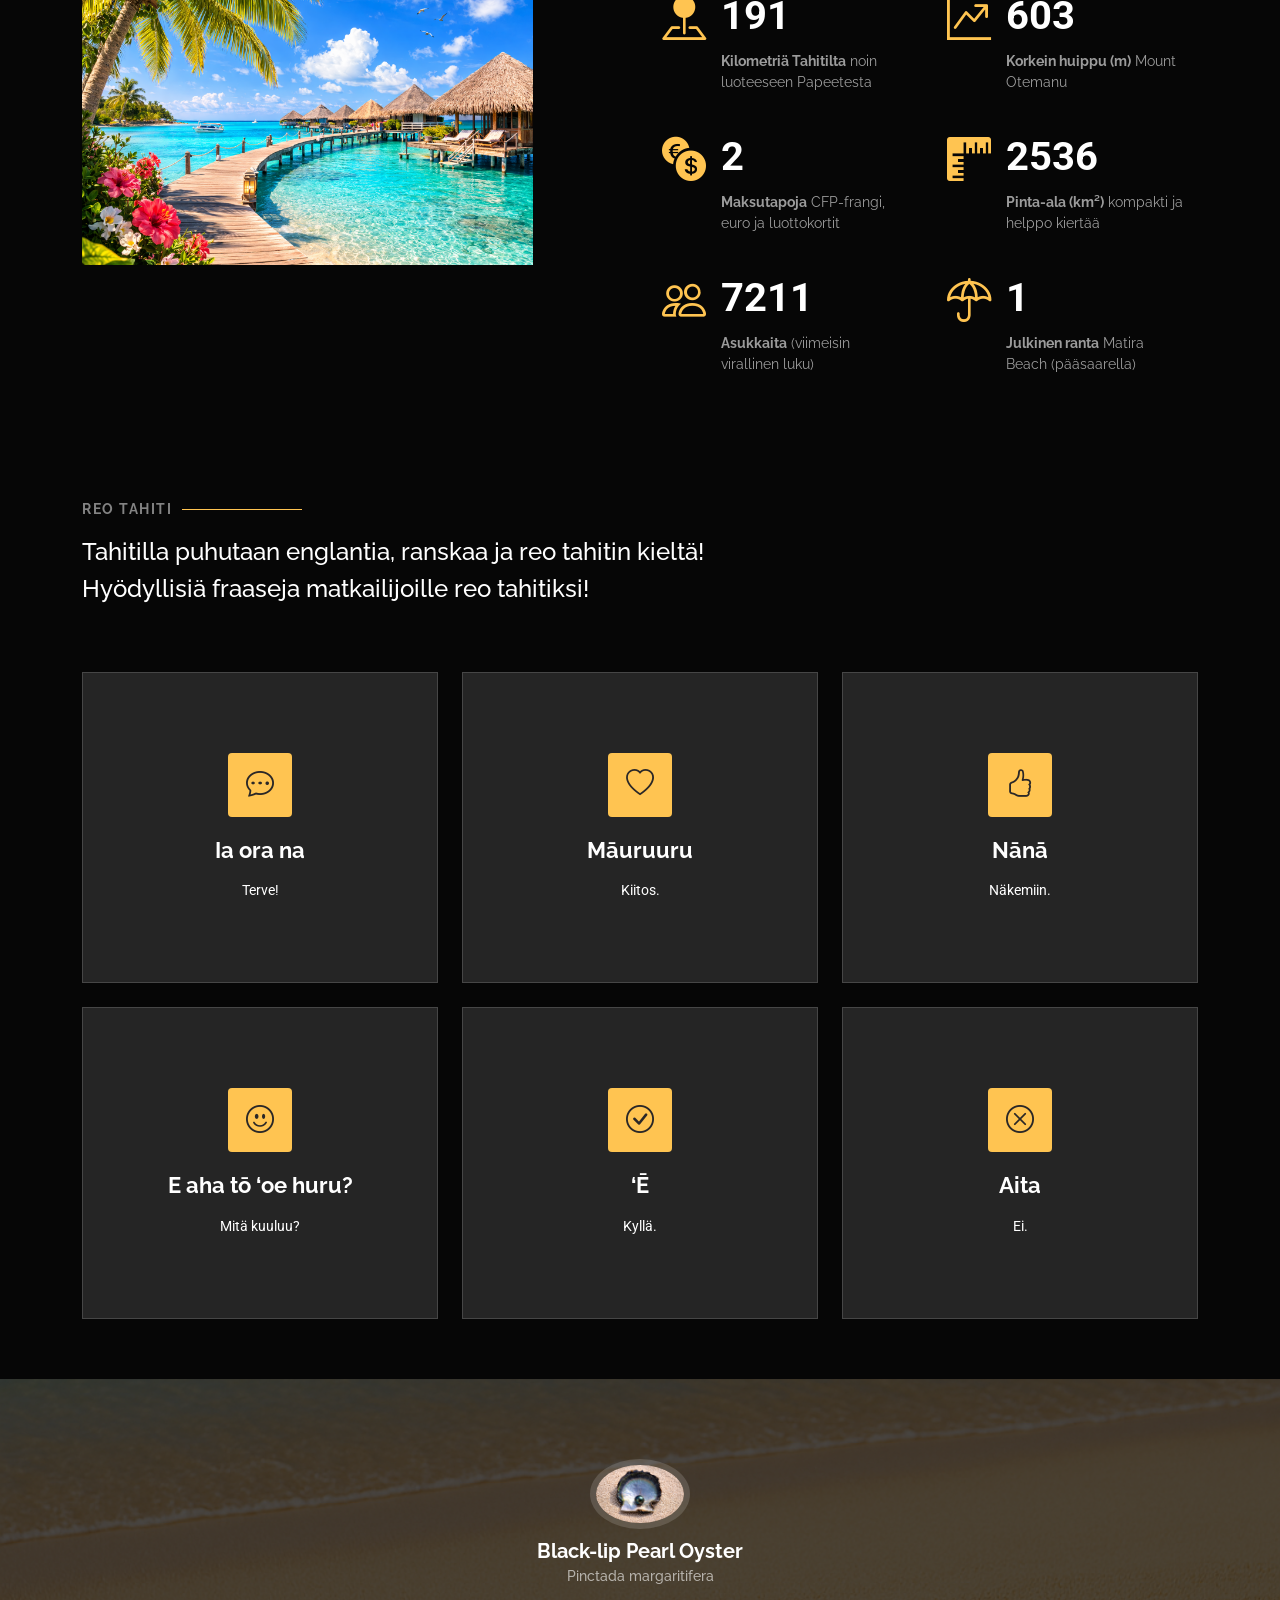
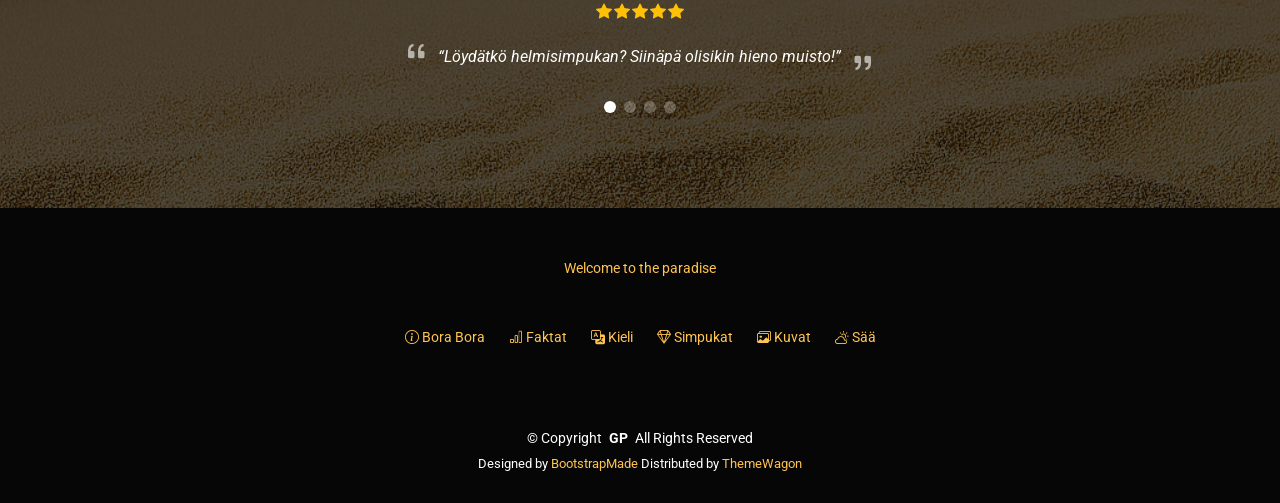
==== commit 743c5401: "Update index.html" ====
--- a/index.html
+++ b/index.html
@@ -595,7 +595,8 @@
   <script src="assets/vendor/aos/aos.js" defer></script>
   <script src="assets/vendor/swiper/swiper-bundle.min.js" defer></script>
   <script src="assets/vendor/purecounter/purecounter_vanilla.js" defer></script>
-
+  <script src="assets/vendor/glightbox/js/glightbox.min.js"></script>
+  
   <!-- Ladataan sivun oma JavaScript-tiedosto -->
   <script src="assets/js/main.js" defer></script>
 
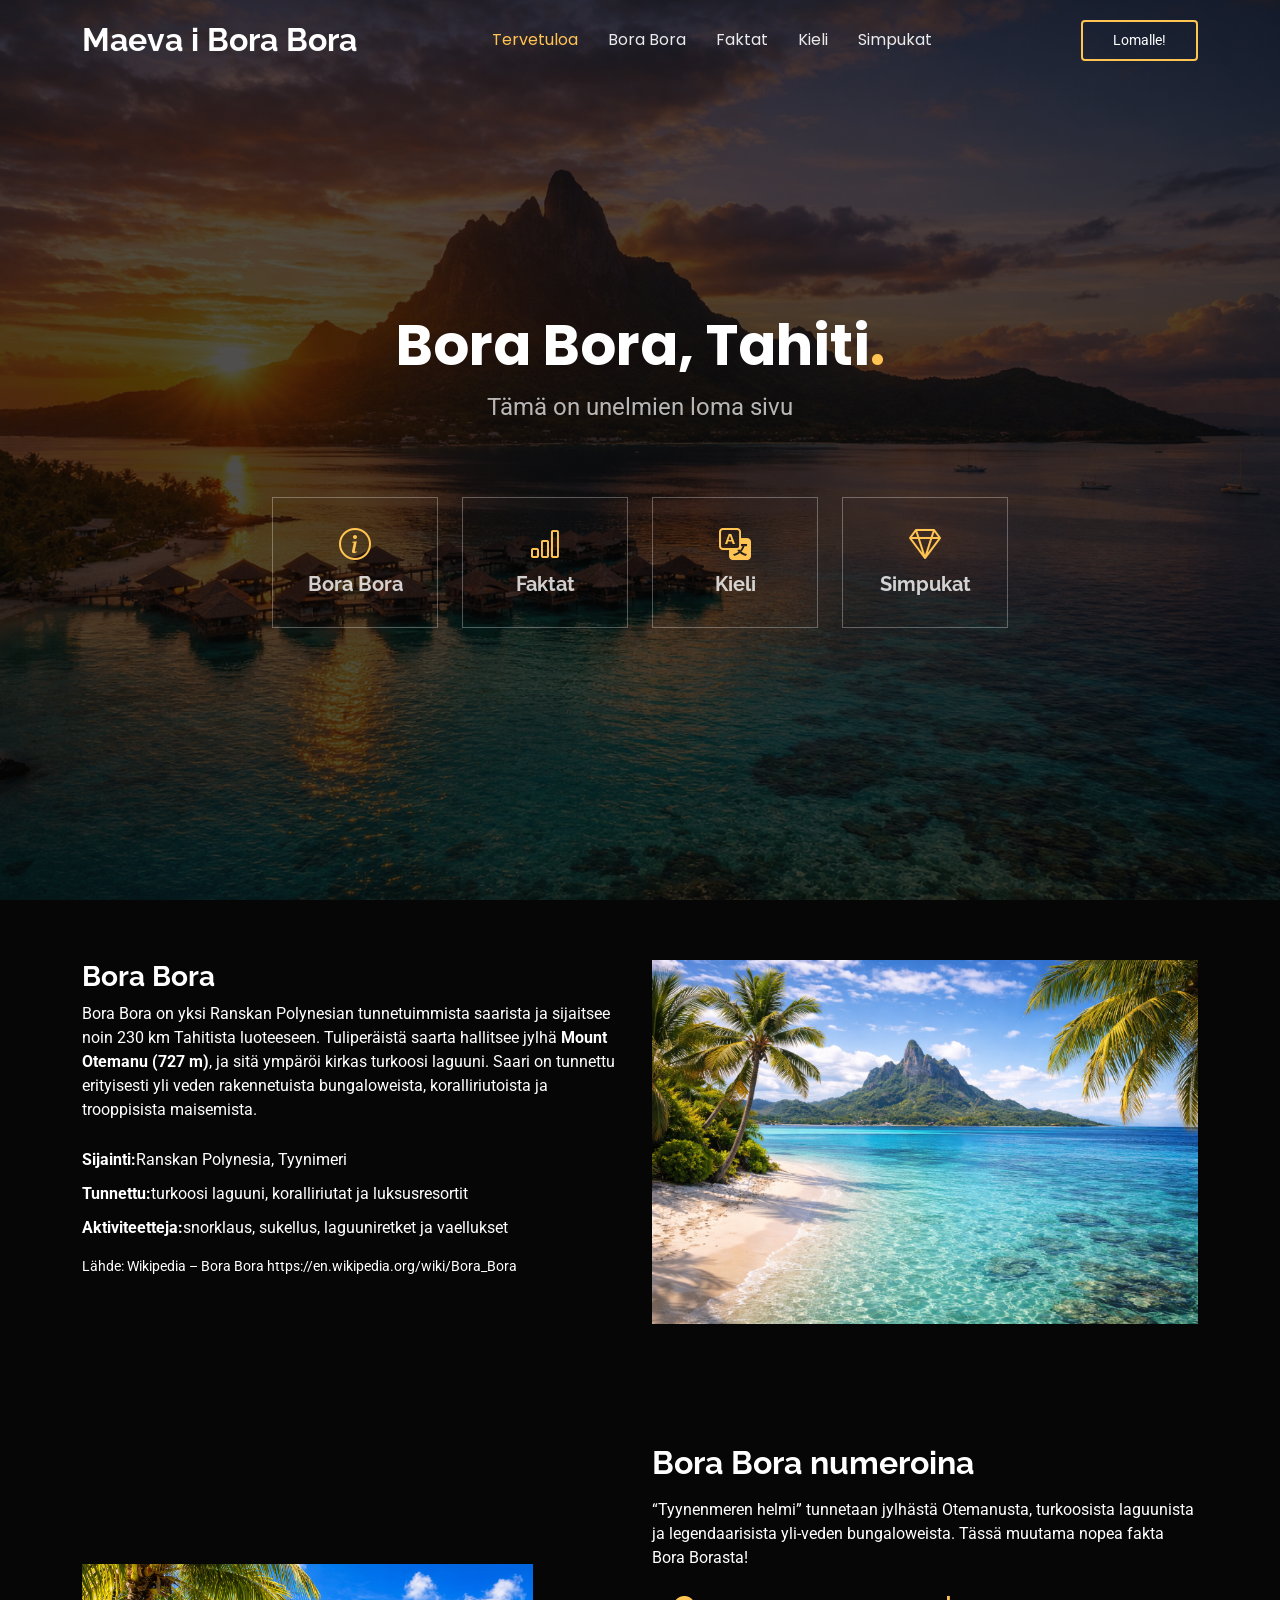
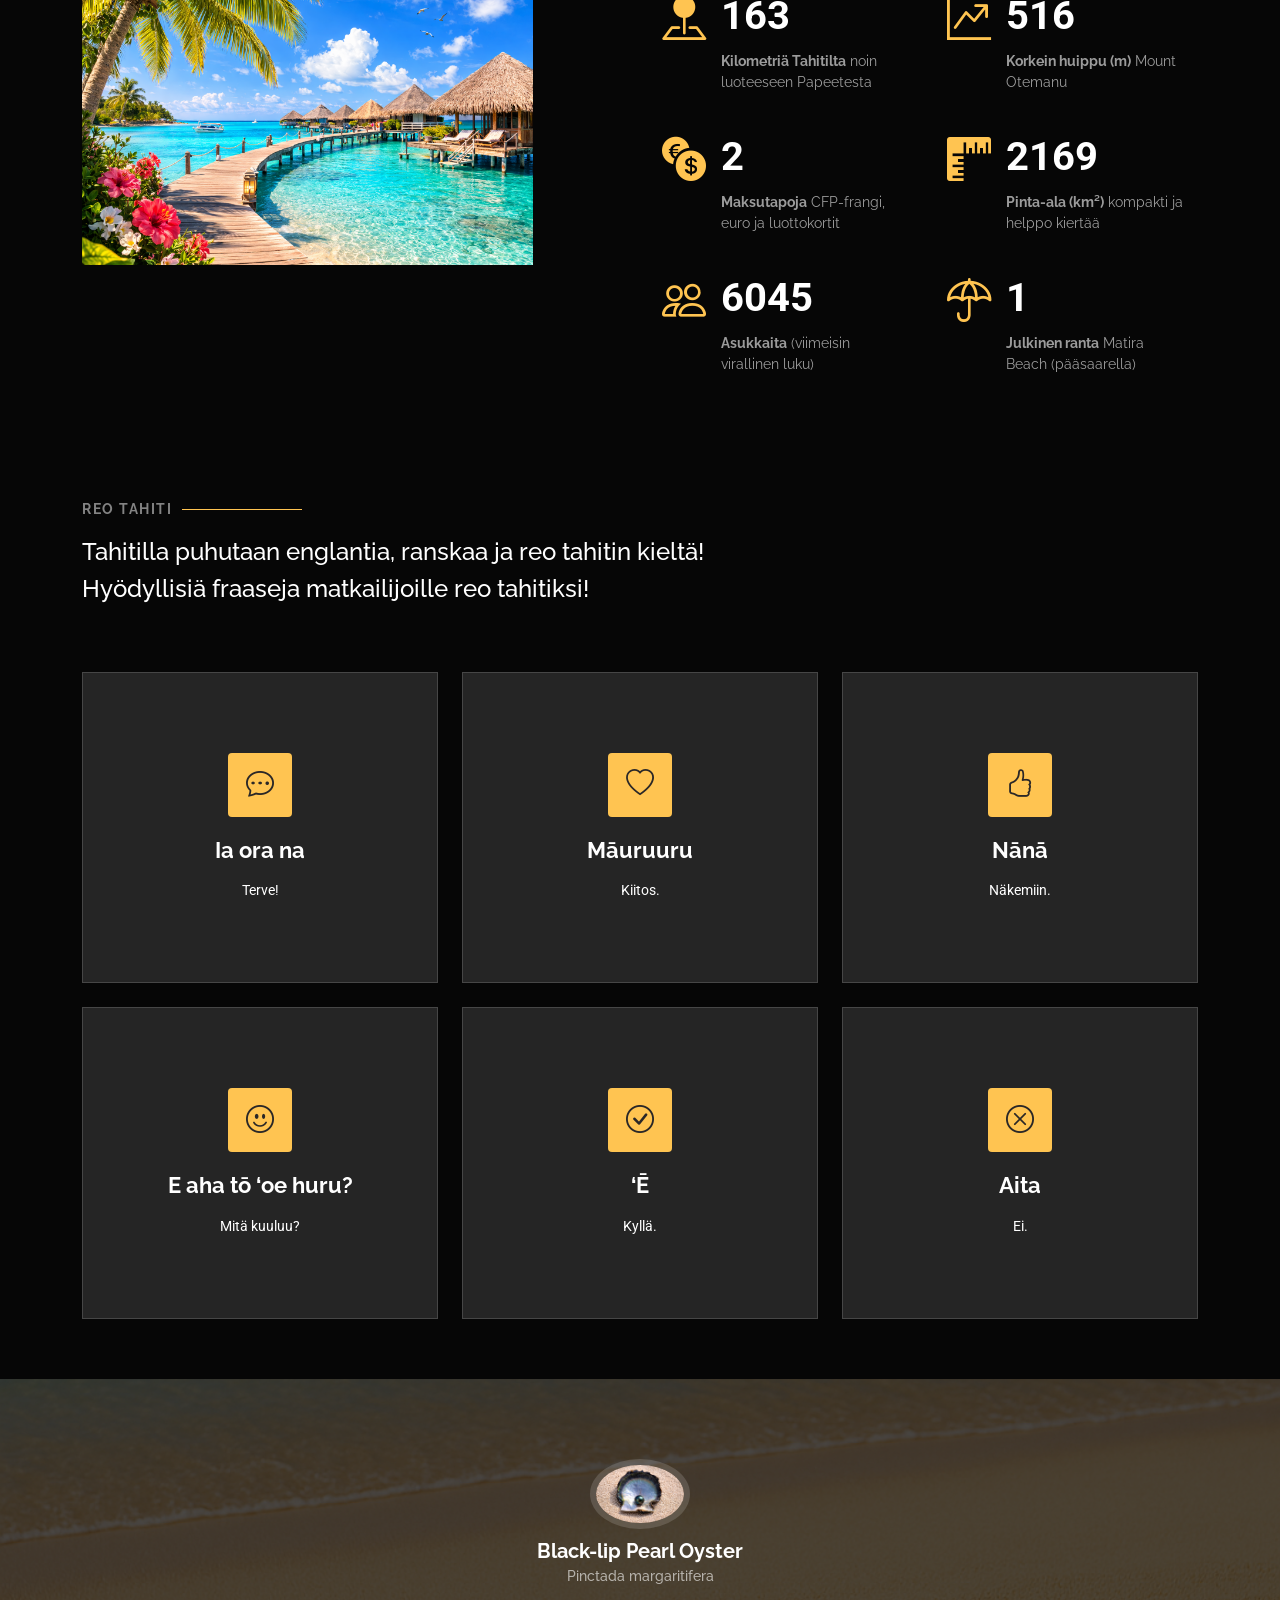
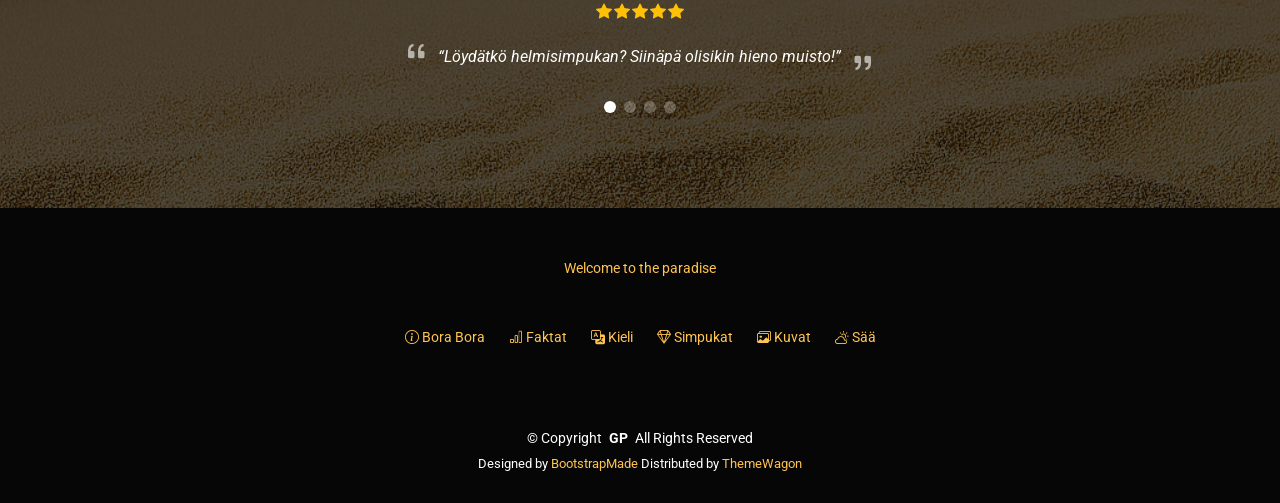
==== commit 77d44c64: "Update index.html" ====
--- a/index.html
+++ b/index.html
@@ -563,7 +563,7 @@
             <span>Kuvat</span>
           </a>
 
-          <a href="Loma_ja_aktiviteetit.html#sää" class="footer-icon">
+          <a href="Loma_ja_aktiviteetit.html#saa" class="footer-icon">
             <i class="bi bi-cloud-sun"></i>
             <span>Sää</span>
           </a>
